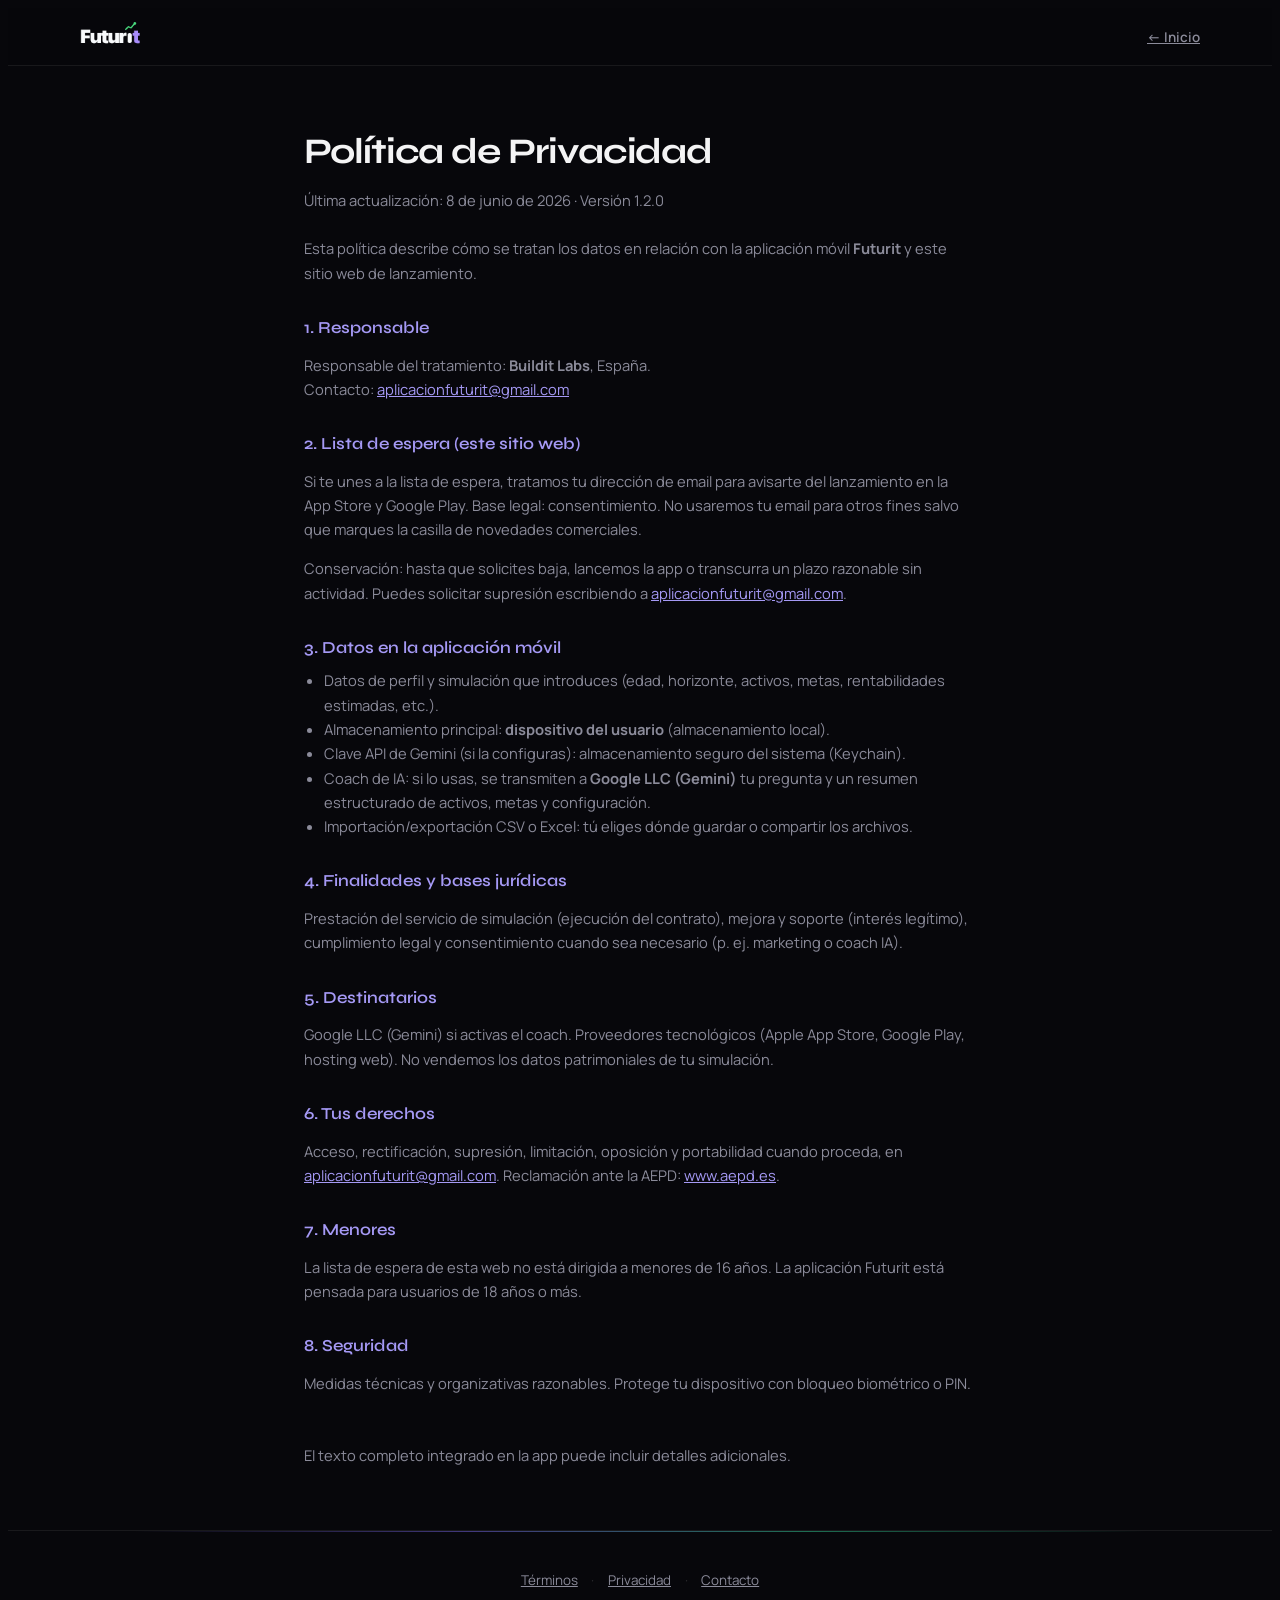
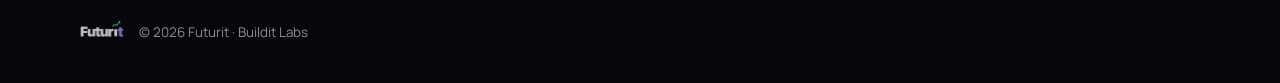
==== privacidad.html @ fbcf064c "[RHA] update webpage" ====
<!DOCTYPE html>
<html lang="es">
<head>
  <meta charset="UTF-8">
  <meta name="viewport" content="width=device-width, initial-scale=1.0">
  <title>Política de Privacidad — Futurit | getfuturit.app</title>
  <meta name="description" content="Política de privacidad de Futurit, la app de simulación patrimonial personal de Buildit Labs.">
  <meta name="robots" content="index, follow">
  <link rel="canonical" href="https://www.getfuturit.app/privacidad.html">
  <link rel="icon" type="image/png" href="./assets/icon.png">
  <meta name="theme-color" content="#09090f">
  <link rel="preconnect" href="https://fonts.googleapis.com">
  <link rel="preconnect" href="https://fonts.gstatic.com" crossorigin>
  <link rel="preload" as="style" href="https://fonts.googleapis.com/css2?family=IBM+Plex+Mono:wght@400;500&family=Manrope:wght@400;600;700&family=Syne:wght@700&display=swap" onload="this.onload=null;this.rel='stylesheet'">
  <noscript><link rel="stylesheet" href="https://fonts.googleapis.com/css2?family=IBM+Plex+Mono:wght@400;500&family=Manrope:wght@400;600;700&family=Syne:wght@700&display=swap"></noscript>
  <link rel="stylesheet" href="./index.css">
</head>
<body>
  <header class="legal-header">
    <div class="container legal-header-inner">
      <a href="./" class="site-logo-link" aria-label="Futurit — inicio">
        <img src="./assets/logo.png" alt="Futurit" class="site-logo" width="200" height="88">
      </a>
      <a href="./" class="legal-back">← Inicio</a>
    </div>
  </header>

  <main class="legal-page">
    <div class="container legal-wrap">
      <h1>Política de Privacidad</h1>
      <p class="legal-meta">Última actualización: 8 de junio de 2026 · Versión 1.2.0</p>
      <p>Esta política describe cómo se tratan los datos en relación con la aplicación móvil <strong>Futurit</strong> y este sitio web de lanzamiento.</p>

      <h2>1. Responsable</h2>
      <p>Responsable del tratamiento: <strong>Buildit Labs</strong>, España.<br>
      Contacto: <a href="mailto:aplicacionfuturit@gmail.com">aplicacionfuturit@gmail.com</a></p>

      <h2>2. Lista de espera (este sitio web)</h2>
      <p>Si te unes a la lista de espera, tratamos tu dirección de email para avisarte del lanzamiento en la App Store y Google Play. Base legal: consentimiento. No usaremos tu email para otros fines salvo que marques la casilla de novedades comerciales.</p>
      <p>Conservación: hasta que solicites baja, lancemos la app o transcurra un plazo razonable sin actividad. Puedes solicitar supresión escribiendo a <a href="mailto:aplicacionfuturit@gmail.com">aplicacionfuturit@gmail.com</a>.</p>

      <h2>3. Datos en la aplicación móvil</h2>
      <ul>
        <li>Datos de perfil y simulación que introduces (edad, horizonte, activos, metas, rentabilidades estimadas, etc.).</li>
        <li>Almacenamiento principal: <strong>dispositivo del usuario</strong> (almacenamiento local).</li>
        <li>Clave API de Gemini (si la configuras): almacenamiento seguro del sistema (Keychain).</li>
        <li>Coach de IA: si lo usas, se transmiten a <strong>Google LLC (Gemini)</strong> tu pregunta y un resumen estructurado de activos, metas y configuración.</li>
        <li>Importación/exportación CSV o Excel: tú eliges dónde guardar o compartir los archivos.</li>
      </ul>

      <h2>4. Finalidades y bases jurídicas</h2>
      <p>Prestación del servicio de simulación (ejecución del contrato), mejora y soporte (interés legítimo), cumplimiento legal y consentimiento cuando sea necesario (p. ej. marketing o coach IA).</p>

      <h2>5. Destinatarios</h2>
      <p>Google LLC (Gemini) si activas el coach. Proveedores tecnológicos (Apple App Store, Google Play, hosting web). No vendemos los datos patrimoniales de tu simulación.</p>

      <h2>6. Tus derechos</h2>
      <p>Acceso, rectificación, supresión, limitación, oposición y portabilidad cuando proceda, en <a href="mailto:aplicacionfuturit@gmail.com">aplicacionfuturit@gmail.com</a>. Reclamación ante la AEPD: <a href="https://www.aepd.es" target="_blank" rel="noopener noreferrer">www.aepd.es</a>.</p>

      <h2>7. Menores</h2>
      <p>La lista de espera de esta web no está dirigida a menores de 16 años. La aplicación Futurit está pensada para usuarios de 18 años o más.</p>

      <h2>8. Seguridad</h2>
      <p>Medidas técnicas y organizativas razonables. Protege tu dispositivo con bloqueo biométrico o PIN.</p>

      <p class="legal-footnote">El texto completo integrado en la app puede incluir detalles adicionales.</p>
    </div>
  </main>

  <footer class="site-footer">
    <div class="container">
      <div class="footer-top">
        <nav class="footer-nav" aria-label="Legal">
          <a href="./terminos.html">Términos</a>
          <span class="sep" aria-hidden="true">·</span>
          <a href="./privacidad.html">Privacidad</a>
          <span class="sep" aria-hidden="true">·</span>
          <a href="mailto:aplicacionfuturit@gmail.com">Contacto</a>
        </nav>
      </div>
      <div class="footer-bottom">
        <div class="footer-brand">
          <img src="./assets/logo.png" alt="Futurit" class="footer-logo" loading="lazy" width="1600" height="704">
          <span>&copy; <span id="year"></span> Futurit · Buildit Labs</span>
        </div>
      </div>
    </div>
  </footer>
  <script>document.getElementById('year').textContent = String(new Date().getFullYear());</script>
</body>
</html>
---- index.css ----
/* Futurit — editorial fintech landing */

:root {
  color-scheme: dark;
  --bg: #07070b;
  --bg-elevated: #0e0e14;
  --surface: #12121a;
  --surface-hover: #181822;
  --ink: #f4f4f5;
  --ink-soft: #d4d4d8;
  --muted: #8b8b9a;
  --accent: #7c6aef;
  --accent-soft: #a599f5;
  --accent-glow: rgba(124, 106, 239, 0.35);
  --positive: #34d399;
  --positive-soft: rgba(52, 211, 153, 0.15);
  --caution: #fbbf24;
  --border: rgba(255, 255, 255, 0.07);
  --border-strong: rgba(255, 255, 255, 0.12);
  --radius: 1rem;
  --radius-lg: 1.35rem;
  --radius-xl: 1.75rem;
  --ease: cubic-bezier(0.22, 1, 0.36, 1);
  --font-display: 'Syne', system-ui, sans-serif;
  --font-body: 'Manrope', system-ui, sans-serif;
  --font-mono: 'IBM Plex Mono', ui-monospace, monospace;
}

*,
*::before,
*::after {
  box-sizing: border-box;
}

html {
  scroll-behavior: smooth;
}

body {
  font-family: var(--font-body);
  background: var(--bg);
  color: var(--ink);
  overflow-x: hidden;
}

.num-tabular,
.stat-value,
.ui-balance-value,
.compare-app-value,
.asset-row span:last-child,
.mini-scenario span:last-child,
.scenario-row span:last-child {
  font-variant-numeric: tabular-nums;
}

.sr-only {
  position: absolute;
  width: 1px;
  height: 1px;
  padding: 0;
  margin: -1px;
  overflow: hidden;
  clip: rect(0, 0, 0, 0);
  white-space: nowrap;
  border: 0;
}

body::before {
  content: '';
  position: fixed;
  inset: 0;
  pointer-events: none;
  z-index: 9998;
  opacity: 0.03;
  background-image: radial-gradient(rgba(255, 255, 255, 0.07) 0.45px, transparent 0.45px);
  background-size: 3px 3px;
}

::selection {
  background: rgba(124, 106, 239, 0.35);
  color: var(--ink);
}

/* ── Layout ── */

.container {
  width: min(1120px, calc(100% - 2rem));
  margin-inline: auto;
}

.section-label {
  display: inline-flex;
  align-items: center;
  gap: 0.65rem;
  font-family: var(--font-mono);
  font-size: 0.72rem;
  letter-spacing: 0.14em;
  text-transform: uppercase;
  color: var(--muted);
  margin-bottom: 1rem;
}

.section-label::before {
  content: '';
  width: 1.5rem;
  height: 1px;
  background: var(--accent);
}

/* ── Header ── */

.site-header {
  position: fixed;
  top: 0;
  left: 0;
  right: 0;
  z-index: 50;
  padding: 1.1rem 1rem 0;
  transition: transform 0.4s var(--ease);
}

.site-header.is-scrolled .header-shell {
  border-color: rgba(255, 255, 255, 0.1);
  box-shadow: 0 12px 40px rgba(0, 0, 0, 0.4);
}

.header-nav a.is-active {
  color: var(--ink);
  background: rgba(124, 106, 239, 0.12);
}

.scroll-progress {
  position: fixed;
  top: 0;
  left: 0;
  height: 2px;
  width: 0%;
  z-index: 100;
  background: linear-gradient(90deg, var(--accent), var(--positive));
  box-shadow: 0 0 12px var(--accent-glow);
  pointer-events: none;
}

.header-shell {
  position: relative;
  width: min(1120px, calc(100% - 0.5rem));
  margin-inline: auto;
  display: flex;
  align-items: center;
  justify-content: space-between;
  gap: 1rem;
  padding: 0.65rem 0.85rem 0.65rem 1rem;
  border-radius: 999px;
  border: 1px solid var(--border);
  background: rgba(7, 7, 11, 0.72);
  backdrop-filter: blur(18px) saturate(1.4);
  box-shadow: 0 8px 32px rgba(0, 0, 0, 0.28);
}

.site-logo-link {
  display: flex;
  align-items: center;
  line-height: 0;
}

.site-logo {
  display: block;
  height: 30px;
  width: auto;
  max-width: min(180px, 42vw);
}

.header-nav {
  display: none;
  align-items: center;
  gap: 0.35rem;
}

.header-nav a {
  padding: 0.45rem 0.85rem;
  border-radius: 999px;
  font-size: 0.84rem;
  color: var(--muted);
  transition: color 0.2s, background 0.2s;
}

.header-nav a:hover {
  color: var(--ink);
  background: rgba(255, 255, 255, 0.04);
}

.header-actions {
  display: flex;
  align-items: center;
  gap: 0.5rem;
}

.mobile-nav-toggle {
  display: inline-flex;
  align-items: center;
  justify-content: center;
  width: 2.35rem;
  height: 2.35rem;
  border-radius: 999px;
  border: 1px solid var(--border);
  background: rgba(255, 255, 255, 0.03);
  color: var(--ink);
  cursor: pointer;
}

.mobile-nav {
  display: none;
  position: absolute;
  top: calc(100% + 0.5rem);
  left: 0.5rem;
  right: 0.5rem;
  padding: 0.65rem;
  border-radius: var(--radius-lg);
  border: 1px solid var(--border);
  background: rgba(7, 7, 11, 0.96);
  backdrop-filter: blur(16px);
  flex-direction: column;
  gap: 0.25rem;
}

.mobile-nav.is-open {
  display: flex;
}

.mobile-nav a {
  padding: 0.7rem 0.85rem;
  border-radius: 0.75rem;
  color: var(--muted);
  font-size: 0.9rem;
}

.mobile-nav a:hover {
  color: var(--ink);
  background: rgba(255, 255, 255, 0.04);
}

@media (min-width: 768px) {
  .header-nav {
    display: flex;
  }

  .mobile-nav-toggle {
    display: none;
  }
}

/* ── Buttons ── */

.btn-primary {
  position: relative;
  display: inline-flex;
  align-items: center;
  justify-content: center;
  gap: 0.5rem;
  padding: 0.8rem 1.35rem;
  border-radius: 999px;
  border: none;
  background: var(--ink);
  color: var(--bg);
  font-family: var(--font-body);
  font-size: 0.9rem;
  font-weight: 700;
  cursor: pointer;
  transition: transform 0.25s var(--ease), box-shadow 0.25s;
  box-shadow: 0 0 0 1px rgba(255, 255, 255, 0.08) inset;
}

.btn-primary:hover {
  transform: translateY(-1px);
  box-shadow: 0 12px 32px rgba(0, 0, 0, 0.35);
}

.btn-shimmer {
  overflow: hidden;
  background: linear-gradient(135deg, #f4f4f5 0%, #e4e4e7 50%, #f4f4f5 100%);
  background-size: 200% 100%;
  animation: shimmer-bg 4s ease-in-out infinite;
}

.btn-shimmer::after {
  content: '';
  position: absolute;
  inset: 0;
  background: linear-gradient(
    105deg,
    transparent 38%,
    rgba(255, 255, 255, 0.55) 50%,
    transparent 62%
  );
  transform: translateX(-120%);
  animation: shimmer-sweep 3.5s ease-in-out infinite;
}

.btn-ghost {
  display: inline-flex;
  align-items: center;
  gap: 0.45rem;
  padding: 0.8rem 1.2rem;
  border-radius: 999px;
  border: 1px solid var(--border-strong);
  background: rgba(255, 255, 255, 0.02);
  color: var(--ink-soft);
  font-size: 0.9rem;
  font-weight: 600;
  transition: border-color 0.2s, background 0.2s, color 0.2s;
}

.btn-ghost:hover {
  border-color: rgba(255, 255, 255, 0.2);
  background: rgba(255, 255, 255, 0.05);
  color: var(--ink);
}

.btn-sm {
  padding: 0.55rem 1rem;
  font-size: 0.82rem;
}

/* ── Hero ── */

.hero {
  position: relative;
  min-height: 100svh;
  padding: 7.5rem 1rem 4rem;
  display: flex;
  align-items: center;
}

.hero-aurora {
  position: absolute;
  inset: 0;
  overflow: hidden;
  pointer-events: none;
  contain: layout style paint;
}

.hero-aurora::before,
.hero-aurora::after {
  content: '';
  position: absolute;
  border-radius: 50%;
  filter: blur(80px);
  opacity: 0.55;
  animation: aurora-drift 18s ease-in-out infinite alternate;
}

.hero-aurora::before {
  width: 55vw;
  height: 55vw;
  top: -15%;
  left: -10%;
  background: radial-gradient(circle, rgba(124, 106, 239, 0.45), transparent 68%);
}

.hero-aurora::after {
  width: 45vw;
  height: 45vw;
  right: -8%;
  bottom: 5%;
  background: radial-gradient(circle, rgba(52, 211, 153, 0.18), transparent 70%);
  animation-delay: -6s;
}

.hero-spotlight {
  position: absolute;
  inset: 0;
  pointer-events: none;
  background: radial-gradient(
    600px circle at var(--spot-x, 50%) var(--spot-y, 30%),
    rgba(124, 106, 239, 0.12),
    transparent 42%
  );
  transition: background 0.15s ease-out;
}

.hero-beams {
  position: absolute;
  inset: 0;
  opacity: 0.55;
  pointer-events: none;
}

.hero-beams svg {
  width: 100%;
  height: 100%;
}

.beam {
  stroke-dasharray: 1200;
  stroke-dashoffset: 1200;
  animation: beam-draw 8s ease-in-out infinite;
}

.beam-2 { animation-delay: -2.5s; opacity: 0.7; }
.beam-3 { animation-delay: -5s; opacity: 0.5; }

.hero-gridlines {
  position: absolute;
  inset: 0;
  background-image:
    linear-gradient(rgba(255, 255, 255, 0.025) 1px, transparent 1px),
    linear-gradient(90deg, rgba(255, 255, 255, 0.025) 1px, transparent 1px);
  background-size: 64px 64px;
  mask-image: radial-gradient(ellipse 90% 80% at 50% 0%, black, transparent 80%);
  pointer-events: none;
}

.hero-layout {
  position: relative;
  z-index: 2;
  display: grid;
  gap: 3rem;
  align-items: center;
}

@media (min-width: 1024px) {
  .hero-layout {
    grid-template-columns: 1.05fr 0.95fr;
    gap: 2rem;
  }
}

.hero-copy {
  max-width: 36rem;
}

.hero-badge {
  display: inline-flex;
  align-items: center;
  gap: 0.55rem;
  margin-bottom: 1.5rem;
  padding: 0.42rem 0.9rem 0.42rem 0.65rem;
  border-radius: 999px;
  border: 1px solid rgba(124, 106, 239, 0.28);
  background: rgba(124, 106, 239, 0.08);
  font-family: var(--font-mono);
  font-size: 0.72rem;
  letter-spacing: 0.08em;
  text-transform: uppercase;
  color: var(--accent-soft);
}

.hero-badge-pulse {
  width: 0.42rem;
  height: 0.42rem;
  border-radius: 50%;
  background: var(--positive);
  box-shadow: 0 0 12px rgba(52, 211, 153, 0.65);
  animation: pulse-dot 2.2s ease-in-out infinite;
}

.hero-title {
  font-family: var(--font-display);
  font-size: clamp(2.6rem, 6vw, 4.35rem);
  font-weight: 700;
  line-height: 1.02;
  letter-spacing: -0.03em;
  margin-bottom: 1.25rem;
}

.hero-title .word {
  display: inline-block;
  opacity: 0;
  transform: translateY(1.1rem);
  filter: blur(6px);
  transition: opacity 0.7s var(--ease), transform 0.7s var(--ease), filter 0.7s var(--ease);
}

.hero-title.is-visible .word {
  opacity: 1;
  transform: translateY(0);
  filter: blur(0);
}

.hero-title .accent {
  background: linear-gradient(135deg, var(--accent-soft) 0%, var(--positive) 100%);
  -webkit-background-clip: text;
  background-clip: text;
  -webkit-text-fill-color: transparent;
}

.hero-subtitle {
  font-size: clamp(1.05rem, 2vw, 1.2rem);
  line-height: 1.65;
  color: var(--muted);
  margin-bottom: 2rem;
  max-width: 32rem;
}

.rotating-wrap {
  display: inline-block;
  position: relative;
  min-width: 6.5rem;
  height: 1.35em;
  vertical-align: bottom;
  overflow: hidden;
  margin-inline: 0.15rem;
}

.rotating-word {
  display: inline-block;
  font-family: var(--font-display);
  font-weight: 700;
  color: var(--accent-soft);
  background: linear-gradient(135deg, var(--accent-soft), var(--positive));
  -webkit-background-clip: text;
  background-clip: text;
  -webkit-text-fill-color: transparent;
  transition: transform 0.45s var(--ease), opacity 0.45s, filter 0.45s;
}

.rotating-word.is-exit {
  transform: translateY(-110%);
  opacity: 0;
  filter: blur(6px);
}

.rotating-word.is-enter {
  transform: translateY(110%);
  opacity: 0;
  filter: blur(6px);
}

.hero-actions {
  display: flex;
  flex-wrap: wrap;
  gap: 0.75rem;
  margin-bottom: 1.75rem;
}

.hero-meta {
  display: flex;
  flex-wrap: wrap;
  gap: 0.65rem;
}

.meta-chip {
  display: inline-flex;
  align-items: center;
  gap: 0.45rem;
  padding: 0.5rem 0.8rem;
  border-radius: 0.7rem;
  border: 1px solid var(--border);
  background: rgba(255, 255, 255, 0.02);
  font-size: 0.78rem;
  color: var(--muted);
}

.meta-chip svg {
  width: 0.95rem;
  height: 0.95rem;
  color: var(--accent-soft);
}

.disclaimer-box {
  margin-top: 1.75rem;
  padding: 0.85rem 1rem;
  border-radius: 0.85rem;
  border: 1px solid rgba(251, 191, 36, 0.22);
  background: rgba(251, 191, 36, 0.06);
  font-size: 0.76rem;
  line-height: 1.55;
  color: rgba(253, 230, 138, 0.92);
  max-width: 34rem;
}

/* Phone mockup */

.hero-device {
  position: relative;
  display: flex;
  justify-content: center;
  align-items: center;
  min-height: 420px;
}

.device-glow {
  position: absolute;
  width: 320px;
  height: 320px;
  border-radius: 50%;
  background: radial-gradient(circle, var(--accent-glow), transparent 68%);
  filter: blur(40px);
  animation: glow-breathe 5s ease-in-out infinite;
}

.phone-orbit {
  position: absolute;
  width: 340px;
  height: 340px;
  border-radius: 50%;
  border: 1px dashed rgba(124, 106, 239, 0.18);
  animation: orbit-spin 24s linear infinite;
  pointer-events: none;
}

.phone-orbit::before {
  content: '';
  position: absolute;
  top: -3px;
  left: 50%;
  width: 6px;
  height: 6px;
  border-radius: 50%;
  background: var(--accent-soft);
  box-shadow: 0 0 10px var(--accent-glow);
}

.phone-frame {
  position: relative;
  width: min(280px, 78vw);
  aspect-ratio: 9 / 19.2;
  border-radius: 2.4rem;
  padding: 0.55rem;
  background: linear-gradient(160deg, #2a2a34, #121218);
  box-shadow:
    0 0 0 1px rgba(255, 255, 255, 0.1),
    0 30px 80px rgba(0, 0, 0, 0.55),
    0 0 60px rgba(124, 106, 239, 0.15);
  transform: perspective(1200px) rotateY(-8deg) rotateX(4deg);
  transition: transform 0.5s var(--ease);
}

.phone-frame:hover {
  transform: perspective(1200px) rotateY(-4deg) rotateX(2deg) translateY(-4px);
}

.phone-notch {
  position: absolute;
  top: 0.85rem;
  left: 50%;
  transform: translateX(-50%);
  width: 28%;
  height: 1.35rem;
  border-radius: 999px;
  background: #0a0a0f;
  z-index: 3;
}

.phone-screen {
  position: relative;
  height: 100%;
  border-radius: 2rem;
  overflow: hidden;
  background: linear-gradient(180deg, #14141f 0%, #0d0d14 100%);
  border: 1px solid rgba(255, 255, 255, 0.06);
}

.phone-ui {
  padding: 2.6rem 1rem 1rem;
  height: 100%;
  display: flex;
  flex-direction: column;
  gap: 0.75rem;
}

.ui-header {
  display: flex;
  justify-content: space-between;
  align-items: center;
  font-size: 0.62rem;
  color: var(--muted);
  text-transform: uppercase;
  letter-spacing: 0.08em;
}

.ui-balance {
  padding: 0.85rem;
  border-radius: 1rem;
  border: 1px solid var(--border);
  background: rgba(255, 255, 255, 0.02);
}

.ui-balance-label {
  font-size: 0.62rem;
  color: var(--muted);
  text-transform: uppercase;
  letter-spacing: 0.06em;
}

.ui-balance-value {
  font-family: var(--font-display);
  font-size: 1.55rem;
  font-weight: 700;
  margin-top: 0.2rem;
  letter-spacing: -0.02em;
}

.ui-balance-delta {
  margin-top: 0.25rem;
  font-size: 0.68rem;
  color: var(--positive);
}

.ui-chart-line {
  flex: 1;
  min-height: 90px;
  border-radius: 0.85rem;
  border: 1px solid var(--border);
  background: rgba(255, 255, 255, 0.015);
  padding: 0.5rem 0.45rem 0.35rem;
  overflow: hidden;
}

.ui-chart-line svg {
  width: 100%;
  height: 100%;
  display: block;
}

.chart-stroke {
  stroke-dasharray: 320;
  stroke-dashoffset: 320;
  animation: chart-draw 2s var(--ease) 0.4s forwards;
}

.chart-area {
  opacity: 0;
  animation: chart-fade 1s var(--ease) 1.2s forwards;
}

.ui-goal {
  padding: 0.7rem;
  border-radius: 0.85rem;
  border: 1px solid var(--border);
  background: rgba(255, 255, 255, 0.02);
}

.ui-goal-top {
  display: flex;
  justify-content: space-between;
  font-size: 0.65rem;
  margin-bottom: 0.45rem;
}

.ui-progress {
  height: 0.35rem;
  border-radius: 999px;
  background: rgba(255, 255, 255, 0.08);
  overflow: hidden;
}

.ui-progress > span {
  display: block;
  height: 100%;
  width: 72%;
  border-radius: inherit;
  background: linear-gradient(90deg, var(--accent), var(--accent-soft));
  animation: progress-fill 1.4s var(--ease) forwards;
}

.floating-card {
  position: absolute;
  padding: 0.7rem 0.85rem;
  border-radius: 0.85rem;
  border: 1px solid var(--border-strong);
  background: rgba(14, 14, 20, 0.88);
  backdrop-filter: blur(14px);
  box-shadow: 0 16px 40px rgba(0, 0, 0, 0.35);
  font-size: 0.72rem;
  animation: float-y 5s ease-in-out infinite;
}

.floating-card--a {
  top: 12%;
  right: -4%;
  animation-delay: 0s;
}

.floating-card--b {
  bottom: 18%;
  left: -6%;
  animation-delay: -2.5s;
}

.floating-card strong {
  display: block;
  font-family: var(--font-display);
  font-size: 0.95rem;
  margin-top: 0.15rem;
}

/* ── Principles ── */

.principles-section {
  padding: 1.5rem 1rem 0;
}

.principles-grid {
  display: grid;
  grid-template-columns: repeat(2, 1fr);
  gap: 0.65rem;
}

@media (min-width: 768px) {
  .principles-grid {
    grid-template-columns: repeat(4, 1fr);
  }
}

.principle-pill {
  display: flex;
  align-items: center;
  justify-content: center;
  gap: 0.45rem;
  padding: 0.65rem 0.85rem;
  border-radius: 999px;
  border: 1px solid var(--border);
  background: rgba(255, 255, 255, 0.02);
  font-family: var(--font-mono);
  font-size: 0.68rem;
  letter-spacing: 0.06em;
  text-transform: uppercase;
  color: var(--muted);
}

.principle-icon {
  color: var(--accent);
  font-size: 0.45rem;
}

/* ── Compare (Aceternity-style) ── */

.compare-section {
  padding: 4.5rem 1rem;
}

.compare-wrap {
  position: relative;
  height: 420px;
  height: min(420px, 72vw);
  border-radius: var(--radius-xl);
  overflow: hidden;
  border: 1px solid var(--border);
  user-select: none;
  -webkit-user-select: none;
  touch-action: none;
  cursor: ew-resize;
  isolation: isolate;
}

.compare-layer {
  position: absolute;
  top: 0;
  bottom: 0;
  pointer-events: none;
}

.compare-excel {
  left: 0;
  right: 0;
  background: #1a1a22;
  z-index: 1;
}

.compare-app {
  z-index: 2;
  left: var(--compare-pct, 50%);
  width: calc(100% - var(--compare-pct, 50%));
  right: auto;
  background: linear-gradient(160deg, #12121a, #0a0a10);
}

.excel-mock {
  height: 100%;
  padding: 1.25rem;
  font-family: var(--font-mono);
  font-size: 0.72rem;
}

.excel-toolbar {
  display: flex;
  gap: 0.35rem;
  margin-bottom: 0.85rem;
}

.excel-toolbar span {
  width: 0.55rem;
  height: 0.55rem;
  border-radius: 50%;
  background: rgba(255, 255, 255, 0.12);
}

.excel-toolbar span:first-child { background: #fb7185; }
.excel-toolbar span:nth-child(2) { background: #fbbf24; }
.excel-toolbar span:nth-child(3) { background: #34d399; }

.excel-grid {
  display: grid;
  grid-template-columns: 1.2fr 1fr 0.7fr;
  gap: 1px;
  background: rgba(255, 255, 255, 0.08);
  border: 1px solid rgba(255, 255, 255, 0.08);
}

.excel-cell {
  padding: 0.5rem 0.55rem;
  background: #22222c;
  color: #a1a1aa;
}

.excel-cell.head {
  background: #2d2d3a;
  color: #e4e4e7;
  font-weight: 600;
}

.excel-cell.num {
  text-align: right;
  color: #86efac;
}

.excel-cell.err {
  color: #fb7185;
  font-weight: 700;
}

.excel-cell.warn {
  background: rgba(251, 191, 36, 0.12);
  color: #fde68a;
  font-size: 0.65rem;
  padding: 0.55rem;
}

.compare-app-ui {
  height: 100%;
  padding: 1.75rem 1.5rem;
  display: flex;
  flex-direction: column;
  gap: 0.65rem;
}

.compare-app-header {
  display: flex;
  justify-content: space-between;
  align-items: center;
  font-size: 0.78rem;
  color: var(--muted);
}

.compare-app-label {
  font-size: 0.68rem;
  text-transform: uppercase;
  letter-spacing: 0.08em;
  color: var(--muted);
  margin-top: 0.5rem;
}

.compare-app-value {
  font-family: var(--font-display);
  font-size: clamp(1.75rem, 4vw, 2.35rem);
  font-weight: 700;
  letter-spacing: -0.03em;
  color: var(--ink);
}

.compare-app-chart {
  flex: 1;
  min-height: 80px;
  border-radius: 0.85rem;
  border: 1px solid var(--border);
  background: rgba(255, 255, 255, 0.02);
  padding: 0.5rem;
}

.compare-app-chart svg {
  width: 100%;
  height: 100%;
}

.compare-app-scenarios {
  display: flex;
  flex-wrap: wrap;
  gap: 0.4rem;
}

.compare-handle {
  position: absolute;
  top: 0;
  bottom: 0;
  left: 50%;
  transform: translateX(-50%);
  z-index: 4;
  width: 2px;
  pointer-events: none;
}

.compare-handle-line {
  position: absolute;
  inset: 0;
  background: var(--ink);
  box-shadow: 0 0 16px rgba(255, 255, 255, 0.35);
}

.compare-handle-knob {
  position: absolute;
  top: 50%;
  left: 50%;
  transform: translate(-50%, -50%);
  width: 2.5rem;
  height: 2.5rem;
  border-radius: 50%;
  border: 1px solid var(--border-strong);
  background: var(--surface);
  display: flex;
  align-items: center;
  justify-content: center;
  color: var(--ink-soft);
  box-shadow: 0 8px 24px rgba(0, 0, 0, 0.45);
}

.compare-range {
  position: absolute;
  width: 1px;
  height: 1px;
  opacity: 0;
  overflow: hidden;
  clip: rect(0, 0, 0, 0);
  margin: -1px;
  padding: 0;
  border: 0;
  pointer-events: none;
}

.compare-wrap:focus-visible {
  outline: 2px solid var(--accent-soft);
  outline-offset: 2px;
}

.compare-label {
  position: absolute;
  bottom: 1rem;
  z-index: 3;
  pointer-events: none;
  padding: 0.3rem 0.65rem;
  border-radius: 999px;
  border: 1px solid var(--border);
  background: rgba(7, 7, 11, 0.8);
  font-family: var(--font-mono);
  font-size: 0.65rem;
  letter-spacing: 0.08em;
  text-transform: uppercase;
  color: var(--muted);
}

.compare-label--left { left: 1rem; }
.compare-label--right { right: 1rem; }

/* ── FAQ ── */

.faq-section {
  padding: 4.5rem 1rem;
}

.faq-list {
  display: grid;
  gap: 0.65rem;
  max-width: 40rem;
  margin-inline: auto;
}

.faq-item {
  border-radius: var(--radius-lg);
  border: 1px solid var(--border);
  background: var(--surface);
  overflow: hidden;
  transition: border-color 0.25s;
}

.faq-item[open] {
  border-color: rgba(124, 106, 239, 0.35);
}

.faq-item summary {
  list-style: none;
  cursor: pointer;
  padding: 1.1rem 1.25rem;
  font-family: var(--font-display);
  font-size: 0.95rem;
  font-weight: 600;
  display: flex;
  align-items: center;
  justify-content: space-between;
  gap: 1rem;
}

.faq-item summary::-webkit-details-marker {
  display: none;
}

.faq-item summary::after {
  content: '+';
  font-family: var(--font-body);
  font-size: 1.2rem;
  color: var(--accent-soft);
  transition: transform 0.25s;
  flex-shrink: 0;
}

.faq-item[open] summary::after {
  transform: rotate(45deg);
}

.faq-item p {
  padding: 0 1.25rem 1.1rem;
  margin: 0;
  font-size: 0.88rem;
  line-height: 1.65;
  color: var(--muted);
}

/* ── Marquee ── */

.marquee-section {
  border-block: 1px solid var(--border);
  background: rgba(255, 255, 255, 0.015);
  overflow: hidden;
}

.marquee-row {
  padding: 0.7rem 0;
  overflow: hidden;
}

.marquee-row--reverse .marquee-track {
  animation-direction: reverse;
  animation-duration: 38s;
}

.marquee-track {
  display: flex;
  width: max-content;
  animation: marquee 32s linear infinite;
  will-change: transform;
}

.marquee-section.is-paused .marquee-track {
  animation-play-state: paused;
}

.marquee-group {
  display: flex;
  align-items: center;
  gap: 2.5rem;
  padding-right: 2.5rem;
}

.marquee-item {
  display: inline-flex;
  align-items: center;
  gap: 0.65rem;
  font-family: var(--font-mono);
  font-size: 0.75rem;
  letter-spacing: 0.1em;
  text-transform: uppercase;
  color: var(--muted);
  white-space: nowrap;
}

.marquee-item::before {
  content: '◆';
  font-size: 0.45rem;
  color: var(--accent);
}

/* ── Stats ── */

.stats-section {
  padding: 3.5rem 1rem;
}

.stats-grid {
  display: grid;
  gap: 1rem;
}

@media (min-width: 768px) {
  .stats-grid {
    grid-template-columns: repeat(3, 1fr);
  }
}

.stat-card {
  position: relative;
  padding: 1.35rem 1.25rem;
  border-radius: var(--radius-lg);
  border: 1px solid var(--border);
  background: linear-gradient(145deg, rgba(255, 255, 255, 0.03), transparent);
  overflow: hidden;
  transition: border-color 0.35s, transform 0.35s var(--ease);
}

.stat-card::before {
  content: '';
  position: absolute;
  inset: 0;
  background: radial-gradient(
    320px circle at var(--card-x, 50%) var(--card-y, 0%),
    rgba(124, 106, 239, 0.12),
    transparent 42%
  );
  opacity: 0;
  transition: opacity 0.35s;
  pointer-events: none;
}

.stat-card:hover::before {
  opacity: 1;
}

/* ── Process ── */

.process-section {
  padding: 2rem 1rem 4.5rem;
}

.process-grid {
  list-style: none;
  margin: 0;
  padding: 0;
  display: grid;
  gap: 1rem;
}

@media (min-width: 768px) {
  .process-grid {
    grid-template-columns: repeat(3, 1fr);
  }
}

.process-step {
  position: relative;
  padding: 1.5rem 1.35rem;
  border-radius: var(--radius-lg);
  border: 1px solid var(--border);
  background: var(--surface);
  overflow: hidden;
  transition: border-color 0.35s, transform 0.35s var(--ease);
}

.process-step::before {
  content: '';
  position: absolute;
  inset: 0;
  background: radial-gradient(
    360px circle at var(--card-x, 50%) var(--card-y, 0%),
    rgba(124, 106, 239, 0.12),
    transparent 42%
  );
  opacity: 0;
  transition: opacity 0.35s;
  pointer-events: none;
}

.process-step:hover {
  border-color: rgba(124, 106, 239, 0.3);
  transform: translateY(-3px);
}

.process-step:hover::before {
  opacity: 1;
}

.process-num {
  display: block;
  font-family: var(--font-mono);
  font-size: 0.72rem;
  letter-spacing: 0.12em;
  color: var(--accent-soft);
  margin-bottom: 0.85rem;
}

.process-step h3 {
  font-family: var(--font-display);
  font-size: 1.1rem;
  font-weight: 600;
  margin-bottom: 0.5rem;
  letter-spacing: -0.02em;
}

.process-step p {
  font-size: 0.86rem;
  line-height: 1.6;
  color: var(--muted);
}

.process-step:not(:last-child)::after {
  content: '→';
  position: absolute;
  top: 50%;
  right: -0.65rem;
  transform: translateY(-50%);
  color: var(--accent);
  font-size: 1rem;
  z-index: 2;
  display: none;
}

@media (min-width: 768px) {
  .process-step:not(:last-child)::after {
    display: block;
  }
}

.stat-value {
  font-family: var(--font-display);
  font-size: 2rem;
  font-weight: 700;
  letter-spacing: -0.03em;
  line-height: 1;
  margin-bottom: 0.45rem;
}

.stat-value .suffix {
  font-size: 1.1rem;
  color: var(--accent-soft);
}

.stat-label {
  font-size: 0.88rem;
  color: var(--muted);
  line-height: 1.5;
}

/* ── Features bento ── */

.features-section {
  padding: 4.5rem 1rem;
}

.section-heading {
  max-width: 34rem;
  margin-bottom: 2.5rem;
}

.section-heading h2 {
  font-family: var(--font-display);
  font-size: clamp(2rem, 4vw, 2.75rem);
  font-weight: 700;
  letter-spacing: -0.03em;
  line-height: 1.08;
  margin-bottom: 0.85rem;
}

.section-heading p {
  color: var(--muted);
  font-size: 1.05rem;
  line-height: 1.65;
}

.bento-grid {
  display: grid;
  gap: 1rem;
  grid-template-columns: 1fr;
}

@media (min-width: 600px) and (max-width: 899px) {
  .bento-grid {
    grid-template-columns: repeat(2, 1fr);
    grid-template-areas:
      "hero hero"
      "tall activos"
      "metas privacy"
      "coach coach";
  }

  .bento-card--hero { grid-area: hero; }
  .bento-card--tall { grid-area: tall; }
  .bento-card--activos { grid-area: activos; }
  .bento-card--metas { grid-area: metas; }
  .bento-card--coach { grid-area: coach; }
  .bento-card--privacy { grid-area: privacy; }
}

@media (min-width: 900px) {
  .bento-grid {
    grid-template-columns: repeat(4, 1fr);
    grid-template-areas:
      "hero hero hero tall"
      "hero hero hero tall"
      "activos activos metas metas"
      "coach coach coach privacy";
    gap: 1rem;
  }

  .bento-card--hero { grid-area: hero; }
  .bento-card--tall { grid-area: tall; }
  .bento-card--activos { grid-area: activos; }
  .bento-card--metas { grid-area: metas; }
  .bento-card--coach { grid-area: coach; }
  .bento-card--privacy { grid-area: privacy; }
}

.bento-card {
  position: relative;
  display: flex;
  flex-direction: column;
  padding: 1.35rem;
  border-radius: var(--radius-lg);
  border: 1px solid var(--border);
  background: var(--surface);
  overflow: hidden;
  transition: border-color 0.35s, transform 0.35s var(--ease);
}

.gradient-border {
  background-clip: padding-box;
}

.gradient-border::after {
  content: '';
  position: absolute;
  inset: 0;
  border-radius: inherit;
  padding: 1px;
  background: linear-gradient(135deg, rgba(124, 106, 239, 0.5), rgba(52, 211, 153, 0.25), transparent 60%);
  -webkit-mask: linear-gradient(#fff 0 0) content-box, linear-gradient(#fff 0 0);
  -webkit-mask-composite: xor;
  mask-composite: exclude;
  opacity: 0.55;
  pointer-events: none;
  transition: opacity 0.35s;
}

.gradient-border:hover::after {
  opacity: 1;
}

.bento-card::before {
  content: '';
  position: absolute;
  inset: 0;
  background: radial-gradient(
    420px circle at var(--card-x, 50%) var(--card-y, 0%),
    rgba(124, 106, 239, 0.14),
    transparent 42%
  );
  opacity: 0;
  transition: opacity 0.35s;
  pointer-events: none;
}

.bento-card:hover {
  border-color: rgba(124, 106, 239, 0.35);
  transform: translateY(-3px);
}

.bento-card:hover::before {
  opacity: 1;
}

.bento-card h3 {
  font-family: var(--font-display);
  font-size: 1.05rem;
  font-weight: 600;
  margin-bottom: 0.45rem;
  letter-spacing: -0.02em;
}

.bento-card p {
  font-size: 0.86rem;
  line-height: 1.55;
  color: var(--muted);
}

.bento-icon {
  display: inline-flex;
  align-items: center;
  justify-content: center;
  width: 2.25rem;
  height: 2.25rem;
  margin-bottom: 0.85rem;
  border-radius: 0.65rem;
  border: 1px solid rgba(124, 106, 239, 0.22);
  background: rgba(124, 106, 239, 0.1);
  color: var(--accent-soft);
}

.bento-mini-ui {
  margin-top: auto;
  padding: 0.85rem;
  border-radius: 0.85rem;
  border: 1px solid var(--border);
  background: rgba(0, 0, 0, 0.22);
}

.bento-card--hero .bento-mini-ui,
.bento-card--tall .bento-mini-ui {
  flex: 1;
  display: flex;
  flex-direction: column;
  justify-content: flex-end;
  margin-top: 1rem;
}

.bento-card--hero .mini-chart {
  height: 100%;
  min-height: 88px;
  max-height: 140px;
}

.mini-chart {
  display: flex;
  align-items: flex-end;
  gap: 0.35rem;
  height: 72px;
}

.mini-chart span {
  flex: 1;
  border-radius: 0.2rem 0.2rem 0 0;
  background: linear-gradient(180deg, var(--accent-soft), rgba(124, 106, 239, 0.2));
}

.mini-scenarios {
  display: grid;
  gap: 0.45rem;
}

.mini-scenario {
  display: flex;
  justify-content: space-between;
  font-size: 0.75rem;
}

.mini-scenario .tag {
  padding: 0.15rem 0.45rem;
  border-radius: 999px;
  font-size: 0.65rem;
}

.tag-opt { background: var(--positive-soft); color: var(--positive); }
.tag-base { background: rgba(124, 106, 239, 0.15); color: var(--accent-soft); }
.tag-pes { background: rgba(251, 113, 133, 0.15); color: #fb7185; }

.bento-wide-inner {
  display: grid;
  gap: 1rem;
  flex: 1;
  align-content: stretch;
}

@media (min-width: 640px) {
  .bento-wide-inner {
    grid-template-columns: 1fr 1fr;
    align-items: center;
  }
}

.bento-card--coach .bento-wide-inner {
  margin-top: 0;
}

.mini-assets {
  display: grid;
  gap: 0.4rem;
}

.asset-row {
  display: flex;
  justify-content: space-between;
  font-size: 0.72rem;
  color: var(--muted);
  padding-bottom: 0.35rem;
  border-bottom: 1px solid rgba(255, 255, 255, 0.04);
}

.asset-row:last-child {
  border-bottom: none;
  padding-bottom: 0;
}

.asset-row span:last-child {
  color: var(--ink-soft);
  font-family: var(--font-mono);
  font-size: 0.68rem;
}

.mini-goal-row {
  display: flex;
  justify-content: space-between;
  font-size: 0.72rem;
  color: var(--muted);
}

.mini-chat {
  display: grid;
  gap: 0.5rem;
}

.chat-bubble {
  padding: 0.55rem 0.7rem;
  border-radius: 0.65rem;
  font-size: 0.72rem;
  line-height: 1.45;
}

.chat-user {
  background: rgba(124, 106, 239, 0.15);
  color: var(--ink-soft);
  margin-right: 1.5rem;
}

.chat-ai {
  background: rgba(255, 255, 255, 0.04);
  color: var(--muted);
  margin-left: 1rem;
  border: 1px solid var(--border);
}

.privacy-badge {
  display: flex;
  flex-direction: column;
  align-items: center;
  justify-content: center;
  gap: 0.5rem;
  margin-top: auto;
  padding-top: 1rem;
  text-align: center;
  color: var(--positive);
  font-family: var(--font-mono);
  font-size: 0.68rem;
  letter-spacing: 0.08em;
  text-transform: uppercase;
}

.bento-card--privacy p {
  flex: 1;
}

/* ── Showcase ── */

.showcase-section {
  padding: 4.5rem 1rem;
}

.showcase-panel {
  position: relative;
  padding: 2rem;
  border-radius: var(--radius-xl);
  border: 1px solid var(--border);
  background: linear-gradient(145deg, rgba(255, 255, 255, 0.03), rgba(255, 255, 255, 0.01));
  overflow: hidden;
}

.border-beam-wrap {
  position: relative;
  border-radius: inherit;
}

.border-beam-wrap::before {
  content: '';
  position: absolute;
  inset: -1px;
  border-radius: inherit;
  padding: 1px;
  background: conic-gradient(
    from var(--beam-angle, 0deg),
    transparent 0deg,
    var(--accent) 60deg,
    var(--accent-soft) 120deg,
    transparent 180deg
  );
  -webkit-mask: linear-gradient(#fff 0 0) content-box, linear-gradient(#fff 0 0);
  -webkit-mask-composite: xor;
  mask-composite: exclude;
  opacity: 0.65;
  pointer-events: none;
  animation: beam-spin 4s linear infinite;
}

.showcase-layout {
  display: grid;
  gap: 2rem;
  align-items: stretch;
}

@media (min-width: 900px) {
  .showcase-layout {
    grid-template-columns: 1fr 1.05fr;
  }
}

.showcase-title {
  font-family: var(--font-display);
  font-size: clamp(1.75rem, 3vw, 2.25rem);
  font-weight: 700;
  letter-spacing: -0.03em;
  margin-bottom: 0.85rem;
}

.showcase-desc {
  color: var(--muted);
  line-height: 1.65;
  max-width: 28rem;
  margin-bottom: 1.25rem;
}

.showcase-perks {
  list-style: none;
  margin: 0;
  padding: 0;
  display: grid;
  gap: 0.55rem;
}

.showcase-perks li {
  display: flex;
  align-items: center;
  gap: 0.55rem;
  font-size: 0.88rem;
  color: var(--ink-soft);
}

.showcase-perks svg {
  color: var(--positive);
  flex-shrink: 0;
}

.showcase-viz {
  padding: 1.35rem;
  border-radius: var(--radius-lg);
  border: 1px solid var(--border);
  background: rgba(0, 0, 0, 0.25);
}

.viz-header {
  display: flex;
  justify-content: space-between;
  align-items: center;
  margin-bottom: 1.25rem;
  font-size: 0.82rem;
}

.viz-pill {
  padding: 0.25rem 0.55rem;
  border-radius: 999px;
  border: 1px solid rgba(124, 106, 239, 0.25);
  background: rgba(124, 106, 239, 0.1);
  font-family: var(--font-mono);
  font-size: 0.65rem;
  color: var(--accent-soft);
}

.viz-footer {
  display: grid;
  grid-template-columns: 1fr 1fr;
  gap: 1rem;
  margin-top: 1.25rem;
  padding-top: 1rem;
  border-top: 1px solid var(--border);
}

.viz-footer strong {
  display: block;
  font-family: var(--font-display);
  font-size: 1.15rem;
  margin-top: 0.2rem;
}

.viz-label {
  font-size: 0.68rem;
  color: var(--muted);
  text-transform: uppercase;
  letter-spacing: 0.06em;
}

.scenario-row .tag-opt,
.scenario-row .tag-base,
.scenario-row .tag-pes {
  font-size: 0.72rem;
  padding: 0.15rem 0.45rem;
  border-radius: 999px;
}

.scenario-viz {
  display: grid;
  gap: 0.75rem;
}

.scenario-row {
  display: grid;
  grid-template-columns: 5.5rem 1fr 3.5rem;
  align-items: center;
  gap: 0.75rem;
  font-size: 0.82rem;
}

.scenario-bar {
  height: 0.45rem;
  border-radius: 999px;
  background: rgba(255, 255, 255, 0.06);
  overflow: hidden;
}

.scenario-bar > span {
  display: block;
  height: 100%;
  border-radius: inherit;
  transform-origin: left;
  animation: bar-slide 1.2s var(--ease) forwards;
}

.bar-opt-fill { background: linear-gradient(90deg, #34d399, #10b981); width: 92%; }
.bar-base-fill { background: linear-gradient(90deg, var(--accent-soft), var(--accent)); width: 78%; }
.bar-pes-fill { background: linear-gradient(90deg, #fb7185, #f43f5e); width: 62%; }

/* ── CTA ── */

.cta-section {
  padding: 4.5rem 1rem 5rem;
}

.cta-card {
  position: relative;
  max-width: 56rem;
  margin-inline: auto;
  padding: 2.5rem 2rem;
  border-radius: var(--radius-xl);
  border: 1px solid var(--border);
  background: rgba(18, 18, 26, 0.85);
  backdrop-filter: blur(12px);
  overflow: hidden;
}

.cta-layout {
  position: relative;
  z-index: 1;
  display: grid;
  gap: 2rem;
  align-items: start;
}

@media (min-width: 800px) {
  .cta-layout {
    grid-template-columns: 1fr 1.05fr;
    gap: 2.5rem;
  }
}

.cta-benefits h2 {
  font-family: var(--font-display);
  font-size: clamp(1.75rem, 4vw, 2.35rem);
  font-weight: 700;
  letter-spacing: -0.03em;
  margin-bottom: 0.55rem;
}

.cta-benefits > p {
  color: var(--muted);
  margin-bottom: 1.25rem;
  line-height: 1.6;
}

.cta-perks {
  list-style: none;
  margin: 0;
  padding: 0;
  display: grid;
  gap: 0.55rem;
}

.cta-perks li {
  display: flex;
  align-items: center;
  gap: 0.55rem;
  font-size: 0.88rem;
  color: var(--ink-soft);
}

.cta-perks svg {
  color: var(--positive);
  flex-shrink: 0;
}

.cta-card::before {
  content: '';
  position: absolute;
  inset: 0;
  background-image: radial-gradient(rgba(124, 106, 239, 0.08) 1px, transparent 1px);
  background-size: 24px 24px;
  opacity: 0.4;
  pointer-events: none;
}

.cta-card::after {
  content: '';
  position: absolute;
  inset: 0;
  background: radial-gradient(ellipse 80% 60% at 50% 0%, rgba(124, 106, 239, 0.12), transparent 65%);
  pointer-events: none;
}

.waitlist-form {
  text-align: left;
  padding: 1.35rem;
  border-radius: var(--radius-lg);
  border: 1px solid var(--border);
  background: rgba(0, 0, 0, 0.22);
}

.waitlist-row {
  display: flex;
  flex-direction: column;
  gap: 0.65rem;
}

@media (min-width: 540px) {
  .waitlist-row {
    flex-direction: row;
  }
}

.waitlist-input {
  flex: 1;
  padding: 0.85rem 1.1rem;
  border-radius: 999px;
  border: 1px solid var(--border);
  background: rgba(0, 0, 0, 0.25);
  color: var(--ink);
  font-family: var(--font-body);
  font-size: 0.92rem;
  transition: border-color 0.2s, box-shadow 0.2s;
}

.waitlist-input::placeholder {
  color: rgba(139, 139, 154, 0.7);
}

.waitlist-input:focus {
  outline: none;
  border-color: rgba(124, 106, 239, 0.45);
  box-shadow: 0 0 0 3px rgba(124, 106, 239, 0.18);
}

.form-check {
  display: flex;
  align-items: flex-start;
  gap: 0.55rem;
  margin-top: 0.85rem;
  font-size: 0.84rem;
  color: var(--muted);
  line-height: 1.5;
}

.form-check input {
  margin-top: 0.2rem;
  accent-color: var(--accent);
}

.form-footnote {
  margin-top: 0.85rem;
  font-size: 0.74rem;
  line-height: 1.55;
  color: rgba(139, 139, 154, 0.85);
}

/* ── Footer ── */

.site-footer {
  position: relative;
  border-top: 1px solid var(--border);
  padding: 2.5rem 1rem 2rem;
}

.site-footer::before {
  content: '';
  position: absolute;
  top: 0;
  left: 10%;
  right: 10%;
  height: 1px;
  background: linear-gradient(90deg, transparent, var(--accent), var(--positive), transparent);
  opacity: 0.5;
}

.footer-top {
  display: flex;
  flex-direction: column;
  align-items: center;
  gap: 1rem;
  text-align: center;
  margin-bottom: 2rem;
}

.footer-nav {
  display: flex;
  flex-wrap: wrap;
  justify-content: center;
  gap: 0.35rem 0.85rem;
  font-size: 0.84rem;
  color: var(--muted);
}

.footer-nav a,
.footer-nav button {
  color: inherit;
  transition: color 0.2s;
}

.footer-nav button {
  background: none;
  border: none;
  padding: 0;
  font: inherit;
  cursor: pointer;
}

.footer-nav a:hover,
.footer-nav button:hover {
  color: var(--ink);
}

.footer-nav .sep {
  color: rgba(255, 255, 255, 0.15);
}

.footer-bottom {
  display: flex;
  flex-direction: column;
  align-items: center;
  gap: 1rem;
  font-size: 0.84rem;
  color: var(--muted);
}

@media (min-width: 640px) {
  .footer-bottom {
    flex-direction: row;
    justify-content: space-between;
  }
}

.footer-brand {
  display: flex;
  align-items: center;
  gap: 0.65rem;
}

.footer-brand img {
  display: block;
  height: 1.35rem;
  width: auto;
  max-width: none;
  object-fit: contain;
  opacity: 0.75;
}

.footer-social {
  display: flex;
  align-items: center;
  gap: 1rem;
}

.footer-social a {
  display: inline-flex;
  align-items: center;
  gap: 0.4rem;
  color: var(--muted);
  transition: color 0.2s;
}

.footer-social a:hover {
  color: var(--ink);
}

.lang-select {
  padding: 0.35rem 0.55rem;
  border-radius: 0.55rem;
  border: 1px solid var(--border);
  background: var(--surface);
  color: var(--muted);
  font-family: var(--font-body);
  font-size: 0.82rem;
  font-weight: 600;
}

/* ── Modal & cookies ── */

.modal-link {
  cursor: pointer;
  color: var(--accent-soft);
  text-decoration: underline;
  text-underline-offset: 2px;
}

button.modal-link {
  background: none;
  border: none;
  padding: 0;
  font: inherit;
}

.modal-link:hover {
  color: var(--ink);
}

#modal-content a {
  color: var(--accent-soft);
}

.modal-title {
  font-family: var(--font-display);
  font-size: 1.2rem;
  font-weight: 700;
  margin-bottom: 1rem;
  padding-right: 2rem;
}

.modal-body {
  font-size: 0.88rem;
  line-height: 1.65;
  overflow-y: auto;
  flex: 1;
}

#modal-content p {
  margin-bottom: 0.75rem;
}

.cookie-text {
  font-size: 0.88rem;
  text-align: center;
  margin: 0;
  line-height: 1.55;
}

#cookie-banner:not(.hidden) {
  display: block;
}

/* ── Utilities (no Tailwind) ── */

.hidden {
  display: none !important;
}

#modal {
  position: fixed;
  inset: 0;
  z-index: 60;
  padding: 1rem;
  background: rgba(0, 0, 0, 0.72);
  backdrop-filter: blur(6px);
}

#modal.flex {
  display: flex;
  align-items: center;
  justify-content: center;
}

#modal > div {
  position: relative;
  display: flex;
  flex-direction: column;
  width: 100%;
  max-width: 42rem;
  max-height: 90vh;
  padding: 1.5rem;
  border-radius: var(--radius-xl);
  border: 1px solid var(--border);
  background: #12121a;
  color: #f4f4f5;
}

#modal-title {
  color: #f4f4f5;
}

#modal-content {
  color: #a1a1aa;
}

#modal-content strong {
  color: #e4e4e7;
}

#modal-close {
  position: absolute;
  top: 1rem;
  right: 1rem;
  border: none;
  background: none;
  font-size: 1.5rem;
  line-height: 1;
  color: var(--muted);
  cursor: pointer;
}

#modal-close:hover {
  color: var(--ink);
}

#cookie-banner {
  position: fixed;
  bottom: 0;
  left: 0;
  right: 0;
  z-index: 60;
  border-top: 1px solid var(--border);
  background: #0e0e14;
  backdrop-filter: blur(12px);
  box-shadow: 0 -8px 32px rgba(0, 0, 0, 0.35);
  color: #d4d4d8;
}

#cookie-banner p {
  color: #d4d4d8;
}

#cookie-banner .modal-link {
  color: var(--accent-soft);
}

.cookie-inner {
  width: min(1120px, calc(100% - 2rem));
  margin-inline: auto;
  padding: 1rem 0;
  display: flex;
  flex-direction: column;
  gap: 0.85rem;
  align-items: center;
}

@media (min-width: 640px) {
  .cookie-inner {
    flex-direction: row;
    justify-content: space-between;
  }
}

/* ── Reveal ── */

.reveal {
  opacity: 0;
  transform: translateY(28px);
  transition: opacity 0.75s var(--ease), transform 0.75s var(--ease);
}

.reveal.is-visible {
  opacity: 1;
  transform: translateY(0);
}

.reveal-delay-1 { transition-delay: 0.1s; }
.reveal-delay-2 { transition-delay: 0.2s; }
.reveal-delay-3 { transition-delay: 0.3s; }

/* ── Animations ── */

@keyframes aurora-drift {
  0% { transform: translate(0, 0) scale(1); }
  100% { transform: translate(4%, 6%) scale(1.08); }
}

@keyframes glow-breathe {
  0%, 100% { opacity: 0.55; transform: scale(1); }
  50% { opacity: 0.85; transform: scale(1.06); }
}

@keyframes pulse-dot {
  0%, 100% { opacity: 1; }
  50% { opacity: 0.45; }
}

@keyframes float-y {
  0%, 100% { transform: translateY(0); }
  50% { transform: translateY(-10px); }
}

@keyframes marquee {
  0% { transform: translateX(0); }
  100% { transform: translateX(-50%); }
}

@keyframes beam-spin {
  to { --beam-angle: 360deg; }
}

@property --beam-angle {
  syntax: '<angle>';
  initial-value: 0deg;
  inherits: false;
}

@keyframes bar-grow {
  from { transform: scaleY(0); }
  to { transform: scaleY(1); }
}

@keyframes bar-slide {
  from { transform: scaleX(0); }
  to { transform: scaleX(1); }
}

@keyframes progress-fill {
  from { width: 0; }
  to { width: 72%; }
}

@keyframes beam-draw {
  0% { stroke-dashoffset: 1200; opacity: 0; }
  15% { opacity: 1; }
  50% { stroke-dashoffset: 0; opacity: 1; }
  85% { opacity: 1; }
  100% { stroke-dashoffset: -1200; opacity: 0; }
}

@keyframes chart-draw {
  to { stroke-dashoffset: 0; }
}

@keyframes chart-fade {
  to { opacity: 1; }
}

@keyframes shimmer-bg {
  0%, 100% { background-position: 0% 50%; }
  50% { background-position: 100% 50%; }
}

@keyframes shimmer-sweep {
  0% { transform: translateX(-120%); }
  45%, 100% { transform: translateX(120%); }
}

@keyframes orbit-spin {
  to { transform: rotate(360deg); }
}

/* ── Legal subpages ── */

.legal-header {
  position: sticky;
  top: 0;
  z-index: 40;
  border-bottom: 1px solid var(--border);
  background: rgba(7, 7, 11, 0.92);
  backdrop-filter: blur(12px);
}

.legal-header-inner {
  display: flex;
  align-items: center;
  justify-content: space-between;
  gap: 1rem;
  padding: 0.85rem 0;
}

.legal-back {
  font-size: 0.84rem;
  font-weight: 600;
  color: var(--muted);
  transition: color 0.2s;
}

.legal-back:hover {
  color: var(--ink);
}

.legal-page {
  padding: 2.5rem 1rem 3rem;
}

.legal-wrap {
  max-width: 42rem;
  margin-inline: auto;
}

.legal-wrap h1 {
  font-family: var(--font-display);
  font-size: clamp(1.75rem, 4vw, 2.25rem);
  font-weight: 700;
  letter-spacing: -0.03em;
  margin-bottom: 0.5rem;
}

.legal-wrap h2 {
  font-family: var(--font-display);
  font-size: 1.05rem;
  font-weight: 600;
  margin-top: 2rem;
  margin-bottom: 0.65rem;
  color: var(--accent-soft);
}

.legal-wrap p,
.legal-wrap li {
  color: var(--muted);
  font-size: 0.92rem;
  line-height: 1.65;
}

.legal-wrap ul {
  padding-left: 1.25rem;
  margin: 0.5rem 0 1rem;
}

.legal-wrap a {
  color: var(--accent-soft);
}

.legal-wrap a:hover {
  color: var(--ink);
}

.legal-meta {
  font-size: 0.82rem;
  color: rgba(139, 139, 154, 0.85);
  margin-bottom: 1.5rem;
}

.legal-callout {
  padding: 1rem 1.1rem;
  border-radius: var(--radius-lg);
  border: 1px solid rgba(251, 191, 36, 0.25);
  background: rgba(251, 191, 36, 0.08);
  margin: 1.5rem 0;
}

.legal-callout p {
  margin: 0;
  color: #fde68a;
  font-size: 0.9rem;
}

.legal-footnote {
  margin-top: 3rem;
  font-size: 0.82rem;
  color: rgba(139, 139, 154, 0.85);
}

/* Below-fold sections: skip layout/paint until near viewport */
.marquee-section,
.principles-section,
.stats-section,
.process-section,
.features-section,
.compare-section,
.showcase-section,
.faq-section,
.cta-section {
  content-visibility: auto;
  contain-intrinsic-size: auto 480px;
}

/* Touch / mobile: lighter GPU effects, same look */
@media (hover: none), (pointer: coarse) {
  body::before {
    display: none;
  }

  .header-shell,
  .mobile-nav,
  .legal-header {
    backdrop-filter: none;
    background: rgba(7, 7, 11, 0.94);
  }

  .floating-card {
    backdrop-filter: none;
    background: rgba(18, 18, 26, 0.96);
  }

  .hero-aurora::before,
  .hero-aurora::after,
  .device-glow,
  .phone-orbit,
  .border-beam-wrap::before,
  .btn-shimmer,
  .btn-shimmer::after {
    animation: none !important;
  }

  .hero-beams {
    display: none;
  }
}

@media (prefers-reduced-motion: reduce) {
  html { scroll-behavior: auto; }

  .hero-aurora::before,
  .hero-aurora::after,
  .hero-badge-pulse,
  .marquee-track,
  .floating-card,
  .device-glow,
  .phone-orbit,
  .border-beam-wrap::before,
  .beam,
  .chart-stroke,
  .chart-area,
  .btn-shimmer,
  .btn-shimmer::after,
  .ui-progress > span,
  .scenario-bar > span {
    animation: none !important;
  }

  .chart-stroke { stroke-dashoffset: 0; }
  .chart-area { opacity: 1; }

  .reveal,
  .hero-title .word {
    opacity: 1;
    transform: none;
    filter: none;
    transition: none;
  }

  .bento-card:hover,
  .btn-primary:hover,
  .phone-frame:hover {
    transform: none;
  }
}
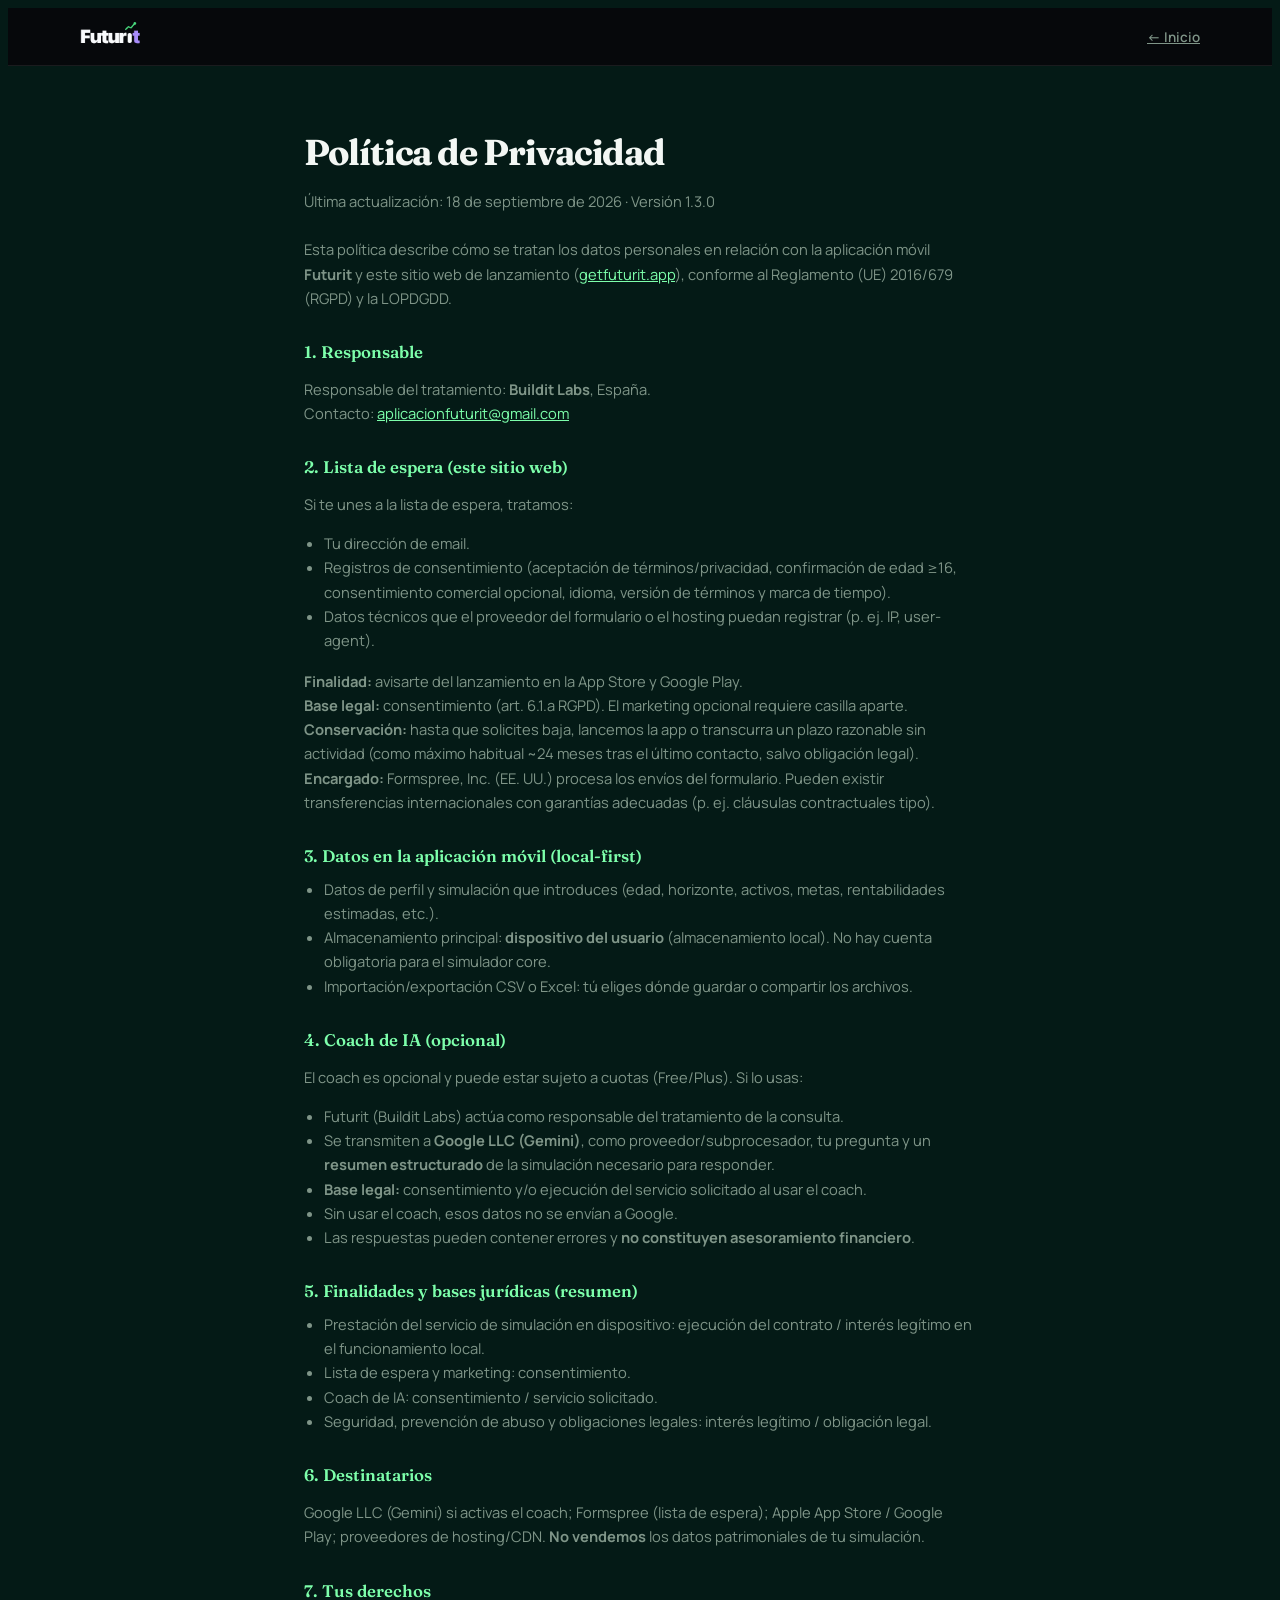
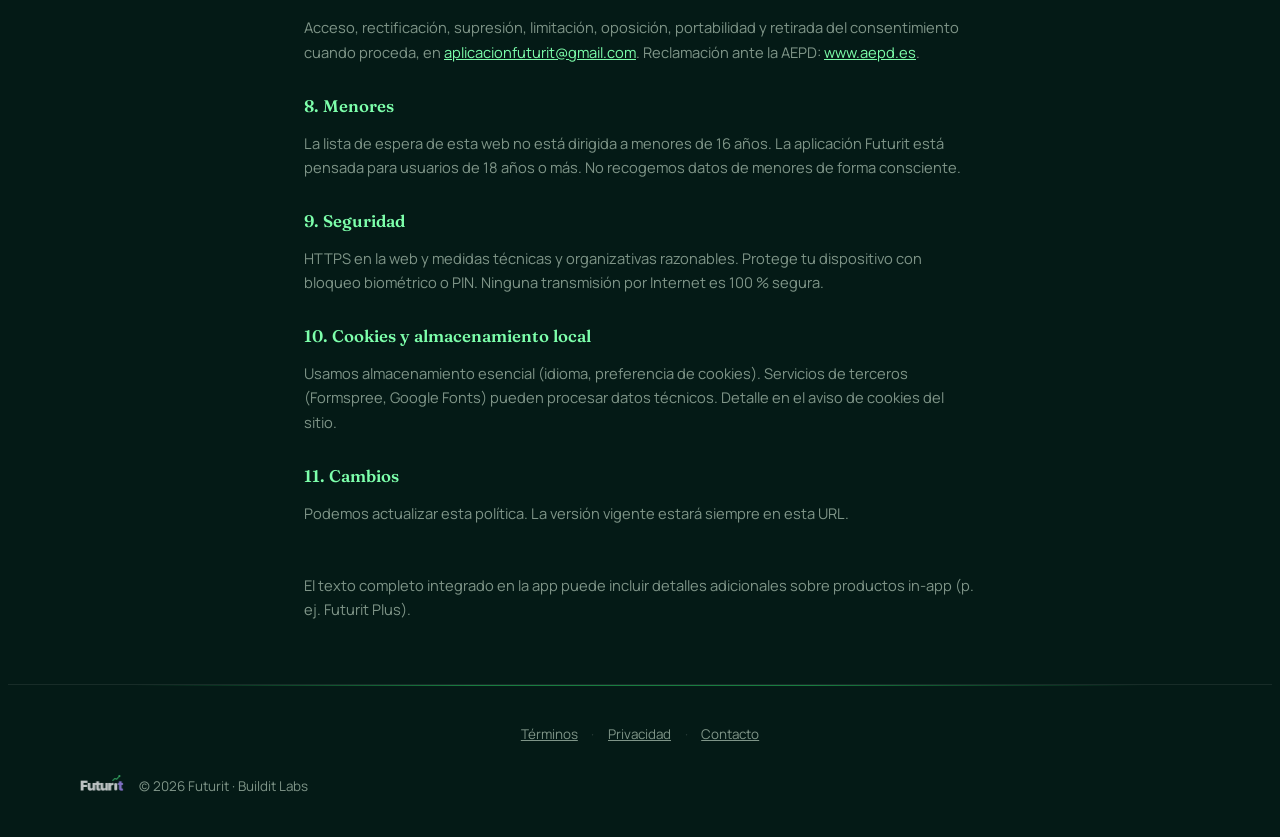
==== commit b9e355c9: "[RHA] Updating images" ====
--- a/privacidad.html
+++ b/privacidad.html
@@ -4,15 +4,16 @@
   <meta charset="UTF-8">
   <meta name="viewport" content="width=device-width, initial-scale=1.0">
   <title>Política de Privacidad — Futurit | getfuturit.app</title>
-  <meta name="description" content="Política de privacidad de Futurit, la app de simulación patrimonial personal de Buildit Labs.">
+  <meta name="description" content="Política de privacidad de Futurit (RGPD / LOPDGDD): lista de espera, app local-first y coach de IA.">
   <meta name="robots" content="index, follow">
   <link rel="canonical" href="https://www.getfuturit.app/privacidad.html">
-  <link rel="icon" type="image/png" href="./assets/icon.png">
-  <meta name="theme-color" content="#09090f">
+  <link rel="icon" type="image/png" sizes="32x32" href="./assets/icon-32.png">
+  <link rel="icon" type="image/png" sizes="192x192" href="./assets/icon-192.png">
+  <meta name="theme-color" content="#041a16">
   <link rel="preconnect" href="https://fonts.googleapis.com">
   <link rel="preconnect" href="https://fonts.gstatic.com" crossorigin>
-  <link rel="preload" as="style" href="https://fonts.googleapis.com/css2?family=IBM+Plex+Mono:wght@400;500&family=Manrope:wght@400;600;700&family=Syne:wght@700&display=swap" onload="this.onload=null;this.rel='stylesheet'">
-  <noscript><link rel="stylesheet" href="https://fonts.googleapis.com/css2?family=IBM+Plex+Mono:wght@400;500&family=Manrope:wght@400;600;700&family=Syne:wght@700&display=swap"></noscript>
+  <link rel="preload" as="style" href="https://fonts.googleapis.com/css2?family=Fraunces:opsz,wght@9..144,500;9..144,600;9..144,700&family=Manrope:wght@400;500;600;700&display=swap" onload="this.onload=null;this.rel='stylesheet'">
+  <noscript><link rel="stylesheet" href="https://fonts.googleapis.com/css2?family=Fraunces:opsz,wght@9..144,500;9..144,600;9..144,700&family=Manrope:wght@400;500;600;700&display=swap"></noscript>
   <link rel="stylesheet" href="./index.css">
 </head>
 <body>
@@ -28,42 +29,69 @@
   <main class="legal-page">
     <div class="container legal-wrap">
       <h1>Política de Privacidad</h1>
-      <p class="legal-meta">Última actualización: 8 de junio de 2026 · Versión 1.2.0</p>
-      <p>Esta política describe cómo se tratan los datos en relación con la aplicación móvil <strong>Futurit</strong> y este sitio web de lanzamiento.</p>
+      <p class="legal-meta">Última actualización: 18 de septiembre de 2026 · Versión 1.3.0</p>
+      <p>Esta política describe cómo se tratan los datos personales en relación con la aplicación móvil <strong>Futurit</strong> y este sitio web de lanzamiento (<a href="https://www.getfuturit.app/">getfuturit.app</a>), conforme al Reglamento (UE) 2016/679 (RGPD) y la LOPDGDD.</p>
 
       <h2>1. Responsable</h2>
       <p>Responsable del tratamiento: <strong>Buildit Labs</strong>, España.<br>
       Contacto: <a href="mailto:aplicacionfuturit@gmail.com">aplicacionfuturit@gmail.com</a></p>
 
       <h2>2. Lista de espera (este sitio web)</h2>
-      <p>Si te unes a la lista de espera, tratamos tu dirección de email para avisarte del lanzamiento en la App Store y Google Play. Base legal: consentimiento. No usaremos tu email para otros fines salvo que marques la casilla de novedades comerciales.</p>
-      <p>Conservación: hasta que solicites baja, lancemos la app o transcurra un plazo razonable sin actividad. Puedes solicitar supresión escribiendo a <a href="mailto:aplicacionfuturit@gmail.com">aplicacionfuturit@gmail.com</a>.</p>
+      <p>Si te unes a la lista de espera, tratamos:</p>
+      <ul>
+        <li>Tu dirección de email.</li>
+        <li>Registros de consentimiento (aceptación de términos/privacidad, confirmación de edad ≥16, consentimiento comercial opcional, idioma, versión de términos y marca de tiempo).</li>
+        <li>Datos técnicos que el proveedor del formulario o el hosting puedan registrar (p. ej. IP, user-agent).</li>
+      </ul>
+      <p><strong>Finalidad:</strong> avisarte del lanzamiento en la App Store y Google Play.<br>
+      <strong>Base legal:</strong> consentimiento (art. 6.1.a RGPD). El marketing opcional requiere casilla aparte.<br>
+      <strong>Conservación:</strong> hasta que solicites baja, lancemos la app o transcurra un plazo razonable sin actividad (como máximo habitual ~24 meses tras el último contacto, salvo obligación legal).<br>
+      <strong>Encargado:</strong> Formspree, Inc. (EE. UU.) procesa los envíos del formulario. Pueden existir transferencias internacionales con garantías adecuadas (p. ej. cláusulas contractuales tipo).</p>
 
-      <h2>3. Datos en la aplicación móvil</h2>
+      <h2>3. Datos en la aplicación móvil (local-first)</h2>
       <ul>
         <li>Datos de perfil y simulación que introduces (edad, horizonte, activos, metas, rentabilidades estimadas, etc.).</li>
-        <li>Almacenamiento principal: <strong>dispositivo del usuario</strong> (almacenamiento local).</li>
-        <li>Clave API de Gemini (si la configuras): almacenamiento seguro del sistema (Keychain).</li>
-        <li>Coach de IA: si lo usas, se transmiten a <strong>Google LLC (Gemini)</strong> tu pregunta y un resumen estructurado de activos, metas y configuración.</li>
+        <li>Almacenamiento principal: <strong>dispositivo del usuario</strong> (almacenamiento local). No hay cuenta obligatoria para el simulador core.</li>
         <li>Importación/exportación CSV o Excel: tú eliges dónde guardar o compartir los archivos.</li>
       </ul>
 
-      <h2>4. Finalidades y bases jurídicas</h2>
-      <p>Prestación del servicio de simulación (ejecución del contrato), mejora y soporte (interés legítimo), cumplimiento legal y consentimiento cuando sea necesario (p. ej. marketing o coach IA).</p>
+      <h2>4. Coach de IA (opcional)</h2>
+      <p>El coach es opcional y puede estar sujeto a cuotas (Free/Plus). Si lo usas:</p>
+      <ul>
+        <li>Futurit (Buildit Labs) actúa como responsable del tratamiento de la consulta.</li>
+        <li>Se transmiten a <strong>Google LLC (Gemini)</strong>, como proveedor/subprocesador, tu pregunta y un <strong>resumen estructurado</strong> de la simulación necesario para responder.</li>
+        <li><strong>Base legal:</strong> consentimiento y/o ejecución del servicio solicitado al usar el coach.</li>
+        <li>Sin usar el coach, esos datos no se envían a Google.</li>
+        <li>Las respuestas pueden contener errores y <strong>no constituyen asesoramiento financiero</strong>.</li>
+      </ul>
 
-      <h2>5. Destinatarios</h2>
-      <p>Google LLC (Gemini) si activas el coach. Proveedores tecnológicos (Apple App Store, Google Play, hosting web). No vendemos los datos patrimoniales de tu simulación.</p>
+      <h2>5. Finalidades y bases jurídicas (resumen)</h2>
+      <ul>
+        <li>Prestación del servicio de simulación en dispositivo: ejecución del contrato / interés legítimo en el funcionamiento local.</li>
+        <li>Lista de espera y marketing: consentimiento.</li>
+        <li>Coach de IA: consentimiento / servicio solicitado.</li>
+        <li>Seguridad, prevención de abuso y obligaciones legales: interés legítimo / obligación legal.</li>
+      </ul>
 
-      <h2>6. Tus derechos</h2>
-      <p>Acceso, rectificación, supresión, limitación, oposición y portabilidad cuando proceda, en <a href="mailto:aplicacionfuturit@gmail.com">aplicacionfuturit@gmail.com</a>. Reclamación ante la AEPD: <a href="https://www.aepd.es" target="_blank" rel="noopener noreferrer">www.aepd.es</a>.</p>
+      <h2>6. Destinatarios</h2>
+      <p>Google LLC (Gemini) si activas el coach; Formspree (lista de espera); Apple App Store / Google Play; proveedores de hosting/CDN. <strong>No vendemos</strong> los datos patrimoniales de tu simulación.</p>
 
-      <h2>7. Menores</h2>
-      <p>La lista de espera de esta web no está dirigida a menores de 16 años. La aplicación Futurit está pensada para usuarios de 18 años o más.</p>
+      <h2>7. Tus derechos</h2>
+      <p>Acceso, rectificación, supresión, limitación, oposición, portabilidad y retirada del consentimiento cuando proceda, en <a href="mailto:aplicacionfuturit@gmail.com?subject=Protecci%C3%B3n%20de%20datos">aplicacionfuturit@gmail.com</a>. Reclamación ante la AEPD: <a href="https://www.aepd.es" target="_blank" rel="noopener noreferrer">www.aepd.es</a>.</p>
 
-      <h2>8. Seguridad</h2>
-      <p>Medidas técnicas y organizativas razonables. Protege tu dispositivo con bloqueo biométrico o PIN.</p>
+      <h2>8. Menores</h2>
+      <p>La lista de espera de esta web no está dirigida a menores de 16 años. La aplicación Futurit está pensada para usuarios de 18 años o más. No recogemos datos de menores de forma consciente.</p>
 
-      <p class="legal-footnote">El texto completo integrado en la app puede incluir detalles adicionales.</p>
+      <h2>9. Seguridad</h2>
+      <p>HTTPS en la web y medidas técnicas y organizativas razonables. Protege tu dispositivo con bloqueo biométrico o PIN. Ninguna transmisión por Internet es 100&nbsp;% segura.</p>
+
+      <h2>10. Cookies y almacenamiento local</h2>
+      <p>Usamos almacenamiento esencial (idioma, preferencia de cookies). Servicios de terceros (Formspree, Google Fonts) pueden procesar datos técnicos. Detalle en el aviso de cookies del sitio.</p>
+
+      <h2>11. Cambios</h2>
+      <p>Podemos actualizar esta política. La versión vigente estará siempre en esta URL.</p>
+
+      <p class="legal-footnote">El texto completo integrado en la app puede incluir detalles adicionales sobre productos in-app (p. ej. Futurit Plus).</p>
     </div>
   </main>
 
--- a/index.css
+++ b/index.css
@@ -2,28 +2,32 @@
 
 :root {
   color-scheme: dark;
-  --bg: #07070b;
-  --bg-elevated: #0e0e14;
-  --surface: #12121a;
-  --surface-hover: #181822;
-  --ink: #f4f4f5;
-  --ink-soft: #d4d4d8;
-  --muted: #8b8b9a;
-  --accent: #7c6aef;
-  --accent-soft: #a599f5;
-  --accent-glow: rgba(124, 106, 239, 0.35);
-  --positive: #34d399;
-  --positive-soft: rgba(52, 211, 153, 0.15);
-  --caution: #fbbf24;
-  --border: rgba(255, 255, 255, 0.07);
-  --border-strong: rgba(255, 255, 255, 0.12);
+  --bg: #041a16;
+  --bg-elevated: #07241e;
+  --surface: #0a2c24;
+  --surface-hover: #0e352c;
+  --ink: #f3f7f4;
+  --ink-soft: #c5d4cb;
+  --muted: #7f9588;
+  --accent: #2ee06a;
+  --accent-soft: #7dffab;
+  --accent-glow: rgba(46, 224, 106, 0.38);
+  --positive: #2ee06a;
+  --positive-soft: rgba(46, 224, 106, 0.14);
+  --caution: #f0c14a;
+  --coach: #8b9cff;
+  --border: rgba(255, 255, 255, 0.08);
+  --border-strong: rgba(255, 255, 255, 0.14);
   --radius: 1rem;
   --radius-lg: 1.35rem;
   --radius-xl: 1.75rem;
   --ease: cubic-bezier(0.22, 1, 0.36, 1);
-  --font-display: 'Syne', system-ui, sans-serif;
+  --font-display: 'Fraunces', Georgia, 'Times New Roman', serif;
   --font-body: 'Manrope', system-ui, sans-serif;
-  --font-mono: 'IBM Plex Mono', ui-monospace, monospace;
+  --font-mono: ui-monospace, 'SF Mono', 'Cascadia Code', monospace;
+  --page-max: 1120px;
+  /* Side inset only — never also subtract this inside .container when a parent already pads */
+  --page-gutter: clamp(1.5rem, 5vw, 2.5rem);
 }
 
 *,
@@ -40,7 +44,7 @@
   font-family: var(--font-body);
   background: var(--bg);
   color: var(--ink);
-  overflow-x: hidden;
+  overflow-x: clip;
 }
 
 .num-tabular,
@@ -65,26 +69,18 @@
   border: 0;
 }
 
-body::before {
-  content: '';
-  position: fixed;
-  inset: 0;
-  pointer-events: none;
-  z-index: 9998;
-  opacity: 0.03;
-  background-image: radial-gradient(rgba(255, 255, 255, 0.07) 0.45px, transparent 0.45px);
-  background-size: 3px 3px;
-}
+/* Grain overlay removed — fixed full-screen layer was costly for little visual gain */
 
 ::selection {
-  background: rgba(124, 106, 239, 0.35);
+  background: rgba(45, 212, 168, 0.35);
   color: var(--ink);
 }
 
 /* ── Layout ── */
 
 .container {
-  width: min(1120px, calc(100% - 2rem));
+  /* Parent sections / header already apply --page-gutter; do not subtract again */
+  width: min(var(--page-max), 100%);
   margin-inline: auto;
 }
 
@@ -115,7 +111,7 @@
   left: 0;
   right: 0;
   z-index: 50;
-  padding: 1.1rem 1rem 0;
+  padding: 1rem var(--page-gutter) 0;
   transition: transform 0.4s var(--ease);
 }
 
@@ -126,7 +122,7 @@
 
 .header-nav a.is-active {
   color: var(--ink);
-  background: rgba(124, 106, 239, 0.12);
+  background: rgba(45, 212, 168, 0.12);
 }
 
 .scroll-progress {
@@ -143,17 +139,16 @@
 
 .header-shell {
   position: relative;
-  width: min(1120px, calc(100% - 0.5rem));
+  width: min(var(--page-max), 100%);
   margin-inline: auto;
-  display: flex;
-  align-items: center;
-  justify-content: space-between;
+  display: grid;
+  grid-template-columns: auto 1fr auto;
+  align-items: center;
   gap: 1rem;
-  padding: 0.65rem 0.85rem 0.65rem 1rem;
+  padding: 0.55rem 0.75rem 0.55rem 0.9rem;
   border-radius: 999px;
   border: 1px solid var(--border);
-  background: rgba(7, 7, 11, 0.72);
-  backdrop-filter: blur(18px) saturate(1.4);
+  background: rgba(4, 26, 22, 0.88);
   box-shadow: 0 8px 32px rgba(0, 0, 0, 0.28);
 }
 
@@ -173,7 +168,9 @@
 .header-nav {
   display: none;
   align-items: center;
-  gap: 0.35rem;
+  justify-content: center;
+  justify-self: center;
+  gap: 0.2rem;
 }
 
 .header-nav a {
@@ -192,6 +189,7 @@
 .header-actions {
   display: flex;
   align-items: center;
+  justify-content: flex-end;
   gap: 0.5rem;
 }
 
@@ -217,8 +215,7 @@
   padding: 0.65rem;
   border-radius: var(--radius-lg);
   border: 1px solid var(--border);
-  background: rgba(7, 7, 11, 0.96);
-  backdrop-filter: blur(16px);
+  background: rgba(7, 7, 11, 0.98);
   flex-direction: column;
   gap: 0.25rem;
 }
@@ -257,63 +254,71 @@
   align-items: center;
   justify-content: center;
   gap: 0.5rem;
-  padding: 0.8rem 1.35rem;
+  padding: 0.85rem 1.4rem;
   border-radius: 999px;
-  border: none;
-  background: var(--ink);
-  color: var(--bg);
+  border: 1px solid rgba(46, 224, 106, 0.55);
+  background: rgba(8, 40, 28, 0.72);
+  color: var(--ink);
   font-family: var(--font-body);
   font-size: 0.9rem;
   font-weight: 700;
   cursor: pointer;
-  transition: transform 0.25s var(--ease), box-shadow 0.25s;
-  box-shadow: 0 0 0 1px rgba(255, 255, 255, 0.08) inset;
+  transition: transform 0.25s var(--ease), box-shadow 0.25s, background 0.25s;
+  box-shadow:
+    0 0 0 1px rgba(46, 224, 106, 0.15),
+    0 0 28px rgba(46, 224, 106, 0.22),
+    inset 0 1px 0 rgba(255, 255, 255, 0.08);
+  backdrop-filter: blur(10px);
 }
 
 .btn-primary:hover {
   transform: translateY(-1px);
-  box-shadow: 0 12px 32px rgba(0, 0, 0, 0.35);
+  background: rgba(12, 56, 40, 0.88);
+  box-shadow:
+    0 0 0 1px rgba(46, 224, 106, 0.35),
+    0 0 40px rgba(46, 224, 106, 0.35),
+    inset 0 1px 0 rgba(255, 255, 255, 0.1);
+}
+
+.btn-glow {
+  box-shadow:
+    0 0 0 1px rgba(46, 224, 106, 0.25),
+    0 0 32px rgba(46, 224, 106, 0.28),
+    inset 0 1px 0 rgba(255, 255, 255, 0.08);
 }
 
 .btn-shimmer {
   overflow: hidden;
-  background: linear-gradient(135deg, #f4f4f5 0%, #e4e4e7 50%, #f4f4f5 100%);
-  background-size: 200% 100%;
-  animation: shimmer-bg 4s ease-in-out infinite;
+  background: linear-gradient(135deg, rgba(14, 58, 42, 0.95) 0%, rgba(8, 40, 28, 0.85) 55%, rgba(20, 70, 50, 0.95) 100%);
 }
 
 .btn-shimmer::after {
-  content: '';
-  position: absolute;
-  inset: 0;
-  background: linear-gradient(
-    105deg,
-    transparent 38%,
-    rgba(255, 255, 255, 0.55) 50%,
-    transparent 62%
-  );
-  transform: translateX(-120%);
-  animation: shimmer-sweep 3.5s ease-in-out infinite;
+  display: none;
 }
 
 .btn-ghost {
   display: inline-flex;
   align-items: center;
   gap: 0.45rem;
-  padding: 0.8rem 1.2rem;
+  padding: 0.85rem 1.25rem;
   border-radius: 999px;
-  border: 1px solid var(--border-strong);
-  background: rgba(255, 255, 255, 0.02);
+  border: 1px solid rgba(255, 255, 255, 0.16);
+  background: rgba(255, 255, 255, 0.04);
   color: var(--ink-soft);
   font-size: 0.9rem;
   font-weight: 600;
   transition: border-color 0.2s, background 0.2s, color 0.2s;
+  backdrop-filter: blur(8px);
 }
 
 .btn-ghost:hover {
-  border-color: rgba(255, 255, 255, 0.2);
+  border-color: rgba(255, 255, 255, 0.28);
+  background: rgba(255, 255, 255, 0.08);
+  color: var(--ink);
+}
+
+.btn-glass {
   background: rgba(255, 255, 255, 0.05);
-  color: var(--ink);
 }
 
 .btn-sm {
@@ -344,9 +349,8 @@
   content: '';
   position: absolute;
   border-radius: 50%;
-  filter: blur(80px);
-  opacity: 0.55;
-  animation: aurora-drift 18s ease-in-out infinite alternate;
+  filter: blur(64px);
+  opacity: 0.5;
 }
 
 .hero-aurora::before {
@@ -354,7 +358,7 @@
   height: 55vw;
   top: -15%;
   left: -10%;
-  background: radial-gradient(circle, rgba(124, 106, 239, 0.45), transparent 68%);
+  background: radial-gradient(circle, rgba(45, 212, 168, 0.28), transparent 68%);
 }
 
 .hero-aurora::after {
@@ -363,26 +367,14 @@
   right: -8%;
   bottom: 5%;
   background: radial-gradient(circle, rgba(52, 211, 153, 0.18), transparent 70%);
-  animation-delay: -6s;
 }
 
 .hero-spotlight {
-  position: absolute;
-  inset: 0;
-  pointer-events: none;
-  background: radial-gradient(
-    600px circle at var(--spot-x, 50%) var(--spot-y, 30%),
-    rgba(124, 106, 239, 0.12),
-    transparent 42%
-  );
-  transition: background 0.15s ease-out;
+  display: none;
 }
 
 .hero-beams {
-  position: absolute;
-  inset: 0;
-  opacity: 0.55;
-  pointer-events: none;
+  display: none;
 }
 
 .hero-beams svg {
@@ -458,30 +450,31 @@
   font-family: var(--font-display);
   font-size: clamp(2.6rem, 6vw, 4.35rem);
   font-weight: 700;
-  line-height: 1.02;
+  line-height: 1.28;
   letter-spacing: -0.03em;
   margin-bottom: 1.25rem;
+  overflow: visible;
+  padding-block: 0.12em;
 }
 
 .hero-title .word {
-  display: inline-block;
+  display: inline;
   opacity: 0;
-  transform: translateY(1.1rem);
-  filter: blur(6px);
-  transition: opacity 0.7s var(--ease), transform 0.7s var(--ease), filter 0.7s var(--ease);
+  transition: opacity 0.65s var(--ease);
 }
 
 .hero-title.is-visible .word {
   opacity: 1;
-  transform: translateY(0);
-  filter: blur(0);
 }
 
 .hero-title .accent {
-  background: linear-gradient(135deg, var(--accent-soft) 0%, var(--positive) 100%);
-  -webkit-background-clip: text;
-  background-clip: text;
-  -webkit-text-fill-color: transparent;
+  color: var(--accent-soft);
+  font-style: normal;
+  font-weight: 650;
+  background: none !important;
+  -webkit-background-clip: border-box !important;
+  background-clip: border-box !important;
+  -webkit-text-fill-color: currentColor !important;
 }
 
 .hero-subtitle {
@@ -495,11 +488,10 @@
 .rotating-wrap {
   display: inline-block;
   position: relative;
-  min-width: 6.5rem;
   height: 1.35em;
   vertical-align: bottom;
   overflow: hidden;
-  margin-inline: 0.15rem;
+  margin-inline: 0.05rem 0;
 }
 
 .rotating-word {
@@ -585,18 +577,12 @@
   height: 320px;
   border-radius: 50%;
   background: radial-gradient(circle, var(--accent-glow), transparent 68%);
-  filter: blur(40px);
-  animation: glow-breathe 5s ease-in-out infinite;
+  filter: blur(32px);
+  opacity: 0.85;
 }
 
 .phone-orbit {
-  position: absolute;
-  width: 340px;
-  height: 340px;
-  border-radius: 50%;
-  border: 1px dashed rgba(124, 106, 239, 0.18);
-  animation: orbit-spin 24s linear infinite;
-  pointer-events: none;
+  display: none;
 }
 
 .phone-orbit::before {
@@ -759,11 +745,9 @@
   padding: 0.7rem 0.85rem;
   border-radius: 0.85rem;
   border: 1px solid var(--border-strong);
-  background: rgba(14, 14, 20, 0.88);
-  backdrop-filter: blur(14px);
+  background: rgba(14, 14, 20, 0.96);
   box-shadow: 0 16px 40px rgba(0, 0, 0, 0.35);
   font-size: 0.72rem;
-  animation: float-y 5s ease-in-out infinite;
 }
 
 .floating-card--a {
@@ -827,7 +811,7 @@
 /* ── Compare (Aceternity-style) ── */
 
 .compare-section {
-  padding: 4.5rem 1rem;
+  padding: 4.5rem var(--page-gutter);
 }
 
 .compare-wrap {
@@ -854,7 +838,7 @@
 .compare-excel {
   left: 0;
   right: 0;
-  background: #1a1a22;
+  background: #12181a;
   z-index: 1;
 }
 
@@ -863,14 +847,16 @@
   left: var(--compare-pct, 50%);
   width: calc(100% - var(--compare-pct, 50%));
   right: auto;
-  background: linear-gradient(160deg, #12121a, #0a0a10);
+  background: linear-gradient(160deg, #0a2820, #041a16);
+  overflow: hidden;
 }
 
 .excel-mock {
   height: 100%;
   padding: 1.25rem;
   font-family: var(--font-mono);
-  font-size: 0.72rem;
+  font-size: 0.78rem;
+  max-width: min(340px, 48%);
 }
 
 .excel-toolbar {
@@ -892,27 +878,32 @@
 
 .excel-grid {
   display: grid;
-  grid-template-columns: 1.2fr 1fr 0.7fr;
+  grid-template-columns: 1.15fr 1fr;
   gap: 1px;
-  background: rgba(255, 255, 255, 0.08);
-  border: 1px solid rgba(255, 255, 255, 0.08);
+  background: rgba(255, 255, 255, 0.1);
+  border: 1px solid rgba(255, 255, 255, 0.1);
+  border-radius: 0.5rem;
+  overflow: hidden;
 }
 
 .excel-cell {
-  padding: 0.5rem 0.55rem;
-  background: #22222c;
-  color: #a1a1aa;
+  padding: 0.55rem 0.65rem;
+  background: #1a2224;
+  color: #c5d4cb;
 }
 
 .excel-cell.head {
-  background: #2d2d3a;
-  color: #e4e4e7;
+  background: #24302c;
+  color: #f3f7f4;
   font-weight: 600;
 }
 
-.excel-cell.num {
+.excel-cell.num,
+.excel-cell--val {
   text-align: right;
   color: #86efac;
+  font-variant-numeric: tabular-nums;
+  font-weight: 600;
 }
 
 .excel-cell.err {
@@ -923,24 +914,34 @@
 .excel-cell.warn {
   background: rgba(251, 191, 36, 0.12);
   color: #fde68a;
-  font-size: 0.65rem;
-  padding: 0.55rem;
+  font-size: 0.68rem;
+  padding: 0.55rem 0.65rem;
 }
 
 .compare-app-ui {
   height: 100%;
-  padding: 1.75rem 1.5rem;
+  padding: 1.5rem 1.35rem;
   display: flex;
   flex-direction: column;
-  gap: 0.65rem;
+  gap: 0.55rem;
+  min-width: 0;
 }
 
 .compare-app-header {
   display: flex;
   justify-content: space-between;
   align-items: center;
+  gap: 0.75rem;
   font-size: 0.78rem;
   color: var(--muted);
+}
+
+.compare-app-logo {
+  height: 28px;
+  width: auto;
+  max-width: 120px;
+  object-fit: contain;
+  display: block;
 }
 
 .compare-app-label {
@@ -948,29 +949,45 @@
   text-transform: uppercase;
   letter-spacing: 0.08em;
   color: var(--muted);
-  margin-top: 0.5rem;
+  margin-top: 0.35rem;
 }
 
 .compare-app-value {
   font-family: var(--font-display);
-  font-size: clamp(1.75rem, 4vw, 2.35rem);
+  font-size: clamp(1.6rem, 3.8vw, 2.35rem);
   font-weight: 700;
   letter-spacing: -0.03em;
   color: var(--ink);
+  line-height: 1.15;
+  overflow-wrap: anywhere;
 }
 
 .compare-app-chart {
+  position: relative;
   flex: 1;
-  min-height: 80px;
+  min-height: 88px;
   border-radius: 0.85rem;
   border: 1px solid var(--border);
-  background: rgba(255, 255, 255, 0.02);
-  padding: 0.5rem;
+  background: rgba(255, 255, 255, 0.03);
+  padding: 0.55rem 0.55rem 1.35rem;
 }
 
 .compare-app-chart svg {
   width: 100%;
-  height: 100%;
+  height: calc(100% - 0.2rem);
+  min-height: 64px;
+}
+
+.compare-app-chart-axis {
+  position: absolute;
+  left: 0.55rem;
+  right: 0.55rem;
+  bottom: 0.35rem;
+  display: flex;
+  justify-content: space-between;
+  font-size: 0.62rem;
+  color: var(--muted);
+  letter-spacing: 0.04em;
 }
 
 .compare-app-scenarios {
@@ -1040,7 +1057,7 @@
   padding: 0.3rem 0.65rem;
   border-radius: 999px;
   border: 1px solid var(--border);
-  background: rgba(7, 7, 11, 0.8);
+  background: rgba(4, 26, 22, 0.88);
   font-family: var(--font-mono);
   font-size: 0.65rem;
   letter-spacing: 0.08em;
@@ -1049,12 +1066,23 @@
 }
 
 .compare-label--left { left: 1rem; }
-.compare-label--right { right: 1rem; }
+.compare-label--right {
+  right: 1rem;
+  display: inline-flex;
+  align-items: center;
+  padding: 0.35rem 0.7rem;
+}
+
+.compare-label-logo {
+  height: 18px;
+  width: auto;
+  display: block;
+}
 
 /* ── FAQ ── */
 
 .faq-section {
-  padding: 4.5rem 1rem;
+  padding: 4.5rem var(--page-gutter);
 }
 
 .faq-list {
@@ -1127,16 +1155,14 @@
   overflow: hidden;
 }
 
-.marquee-row--reverse .marquee-track {
-  animation-direction: reverse;
-  animation-duration: 38s;
+.marquee-row--reverse {
+  display: none;
 }
 
 .marquee-track {
   display: flex;
   width: max-content;
-  animation: marquee 32s linear infinite;
-  will-change: transform;
+  animation: marquee 40s linear infinite;
 }
 
 .marquee-section.is-paused .marquee-track {
@@ -1330,7 +1356,7 @@
 /* ── Features bento ── */
 
 .features-section {
-  padding: 4.5rem 1rem;
+  padding: 4.5rem var(--page-gutter);
 }
 
 .section-heading {
@@ -1476,8 +1502,8 @@
   height: 2.25rem;
   margin-bottom: 0.85rem;
   border-radius: 0.65rem;
-  border: 1px solid rgba(124, 106, 239, 0.22);
-  background: rgba(124, 106, 239, 0.1);
+  border: 1px solid rgba(46, 224, 106, 0.28);
+  background: rgba(46, 224, 106, 0.1);
   color: var(--accent-soft);
 }
 
@@ -1494,8 +1520,116 @@
   flex: 1;
   display: flex;
   flex-direction: column;
-  justify-content: flex-end;
+  justify-content: stretch;
   margin-top: 1rem;
+  min-height: 0;
+}
+
+.bento-dash {
+  gap: 0.65rem;
+  justify-content: flex-start !important;
+  background:
+    radial-gradient(ellipse 80% 60% at 90% 10%, rgba(46, 224, 106, 0.12), transparent 55%),
+    rgba(0, 0, 0, 0.28);
+  border-color: rgba(46, 224, 106, 0.14);
+}
+
+.bento-dash-top {
+  display: flex;
+  align-items: flex-start;
+  justify-content: space-between;
+  gap: 0.75rem;
+}
+
+.bento-dash-label {
+  display: block;
+  font-size: 0.65rem;
+  letter-spacing: 0.08em;
+  text-transform: uppercase;
+  color: var(--muted);
+  margin-bottom: 0.2rem;
+}
+
+.bento-dash-value {
+  display: block;
+  font-family: var(--font-display);
+  font-size: 1.35rem;
+  font-weight: 600;
+  letter-spacing: -0.02em;
+  line-height: 1.1;
+  font-variant-numeric: tabular-nums;
+}
+
+.bento-dash-delta {
+  flex-shrink: 0;
+  margin-top: 0.15rem;
+  padding: 0.28rem 0.55rem;
+  border-radius: 999px;
+  border: 1px solid rgba(46, 224, 106, 0.35);
+  background: rgba(46, 224, 106, 0.12);
+  color: var(--accent-soft);
+  font-size: 0.72rem;
+  font-weight: 700;
+}
+
+.bento-dash-chart {
+  position: relative;
+  flex: 1;
+  min-height: 110px;
+  border-radius: 0.75rem;
+  border: 1px solid rgba(255, 255, 255, 0.06);
+  background: rgba(255, 255, 255, 0.02);
+  overflow: hidden;
+}
+
+.bento-dash-svg {
+  display: block;
+  width: 100%;
+  height: 100%;
+  min-height: 110px;
+}
+
+.bento-dash-line {
+  stroke-dasharray: 420;
+  stroke-dashoffset: 420;
+  animation: dash-draw 1.6s var(--ease) 0.2s forwards;
+}
+
+.bento-dash-area {
+  opacity: 0;
+  animation: dash-fade 1s var(--ease) 0.55s forwards;
+}
+
+.bento-dash-dot {
+  opacity: 0;
+  animation: dash-fade 0.6s var(--ease) 1.2s forwards;
+}
+
+.bento-dash-axis {
+  display: flex;
+  justify-content: space-between;
+  font-size: 0.65rem;
+  color: var(--muted);
+  letter-spacing: 0.04em;
+  padding: 0 0.15rem;
+}
+
+@keyframes dash-draw {
+  to { stroke-dashoffset: 0; }
+}
+
+@keyframes dash-fade {
+  to { opacity: 1; }
+}
+
+@media (prefers-reduced-motion: reduce) {
+  .bento-dash-line,
+  .bento-dash-area,
+  .bento-dash-dot {
+    animation: none;
+    opacity: 1;
+    stroke-dashoffset: 0;
+  }
 }
 
 .bento-card--hero .mini-chart {
@@ -1513,30 +1647,99 @@
 
 .mini-chart span {
   flex: 1;
-  border-radius: 0.2rem 0.2rem 0 0;
-  background: linear-gradient(180deg, var(--accent-soft), rgba(124, 106, 239, 0.2));
+  border-radius: 0.35rem 0.35rem 0.15rem 0.15rem;
+  background: linear-gradient(180deg, #7dffab 0%, rgba(46, 224, 106, 0.55) 45%, rgba(26, 80, 55, 0.35) 100%);
+  box-shadow: 0 0 12px rgba(46, 224, 106, 0.15);
 }
 
 .mini-scenarios {
+  display: flex;
+  flex-direction: column;
+  gap: 0.75rem;
+  min-height: 0;
+}
+
+.mini-scenario-chart {
+  flex: 1;
+  min-height: 120px;
+  display: flex;
+}
+
+.mini-scenario-svg {
+  width: 100%;
+  height: 100%;
+  min-height: 120px;
+  display: block;
+}
+
+.mini-scenario-legend {
   display: grid;
   gap: 0.45rem;
+  flex-shrink: 0;
 }
 
 .mini-scenario {
   display: flex;
   justify-content: space-between;
+  align-items: center;
   font-size: 0.75rem;
 }
 
+.mini-scenario > span:last-child {
+  color: var(--ink-soft);
+  font-family: var(--font-mono);
+  font-size: 0.72rem;
+  font-variant-numeric: tabular-nums;
+}
+
+.tag {
+  display: inline-flex;
+  align-items: center;
+  padding: 0.28rem 0.65rem;
+  border-radius: 999px;
+  font-size: 0.72rem;
+  font-weight: 600;
+  letter-spacing: 0.01em;
+  background: transparent;
+  border: 1px solid transparent;
+}
+
+.tag-opt {
+  background: rgba(46, 224, 106, 0.08);
+  border-color: rgba(46, 224, 106, 0.28);
+  color: var(--positive);
+}
+
+.tag-base {
+  background: rgba(125, 211, 252, 0.08);
+  border-color: rgba(125, 211, 252, 0.28);
+  color: #7dd3fc;
+}
+
+.tag-pes {
+  background: rgba(251, 113, 133, 0.08);
+  border-color: rgba(251, 113, 133, 0.28);
+  color: #fb7185;
+}
+
 .mini-scenario .tag {
-  padding: 0.15rem 0.45rem;
-  border-radius: 999px;
+  padding: 0.15rem 0.5rem;
   font-size: 0.65rem;
 }
 
-.tag-opt { background: var(--positive-soft); color: var(--positive); }
-.tag-base { background: rgba(124, 106, 239, 0.15); color: var(--accent-soft); }
-.tag-pes { background: rgba(251, 113, 133, 0.15); color: #fb7185; }
+.compare-app-scenarios .tag {
+  background: rgba(255, 255, 255, 0.03);
+}
+
+.scenario-row .tag-opt,
+.scenario-row .tag-base,
+.scenario-row .tag-pes {
+  background: transparent;
+  border: none;
+  padding: 0;
+  font-size: 0.75rem;
+  font-weight: 600;
+}
 
 .bento-wide-inner {
   display: grid;
@@ -1636,7 +1839,7 @@
 /* ── Showcase ── */
 
 .showcase-section {
-  padding: 4.5rem 1rem;
+  padding: 4.5rem var(--page-gutter);
 }
 
 .showcase-panel {
@@ -1669,9 +1872,8 @@
   -webkit-mask: linear-gradient(#fff 0 0) content-box, linear-gradient(#fff 0 0);
   -webkit-mask-composite: xor;
   mask-composite: exclude;
-  opacity: 0.65;
+  opacity: 0.45;
   pointer-events: none;
-  animation: beam-spin 4s linear infinite;
 }
 
 .showcase-layout {
@@ -1738,12 +1940,13 @@
 }
 
 .viz-pill {
-  padding: 0.25rem 0.55rem;
+  padding: 0.28rem 0.7rem;
   border-radius: 999px;
-  border: 1px solid rgba(124, 106, 239, 0.25);
-  background: rgba(124, 106, 239, 0.1);
-  font-family: var(--font-mono);
-  font-size: 0.65rem;
+  border: 1px solid rgba(46, 224, 106, 0.35);
+  background: rgba(46, 224, 106, 0.08);
+  font-family: var(--font-body);
+  font-size: 0.72rem;
+  font-weight: 600;
   color: var(--accent-soft);
 }
 
@@ -1774,8 +1977,10 @@
 .scenario-row .tag-base,
 .scenario-row .tag-pes {
   font-size: 0.72rem;
-  padding: 0.15rem 0.45rem;
-  border-radius: 999px;
+  padding: 0;
+  border-radius: 0;
+  background: transparent;
+  border: none;
 }
 
 .scenario-viz {
@@ -1813,7 +2018,7 @@
 /* ── CTA ── */
 
 .cta-section {
-  padding: 4.5rem 1rem 5rem;
+  padding: 4.5rem var(--page-gutter) 5rem;
 }
 
 .cta-card {
@@ -2219,9 +2424,9 @@
 }
 
 .cookie-inner {
-  width: min(1120px, calc(100% - 2rem));
+  width: min(var(--page-max), 100%);
   margin-inline: auto;
-  padding: 1rem 0;
+  padding: 1rem var(--page-gutter);
   display: flex;
   flex-direction: column;
   gap: 0.85rem;
@@ -2521,3 +2726,880 @@
     transform: none;
   }
 }
+
+/* ── Hero brand + mascot (2026 redesign) ── */
+
+.hero--mascot {
+  flex-direction: column;
+  justify-content: center;
+  padding-bottom: 2.5rem;
+  overflow: hidden;
+}
+
+.hero-atmosphere {
+  position: absolute;
+  inset: 0;
+  z-index: 0;
+  pointer-events: none;
+}
+
+.hero-atmosphere img {
+  width: 100%;
+  height: 100%;
+  object-fit: cover;
+  opacity: 0.55;
+}
+
+.hero-atmosphere::after {
+  content: '';
+  position: absolute;
+  inset: 0;
+  background:
+    linear-gradient(180deg, rgba(9, 9, 15, 0.55) 0%, rgba(9, 9, 15, 0.82) 55%, var(--bg) 100%),
+    radial-gradient(ellipse 70% 50% at 70% 40%, rgba(45, 212, 168, 0.12), transparent 60%);
+}
+
+.hero-layout--brand {
+  width: 100%;
+  min-height: calc(100svh - 9rem);
+}
+
+.hero-brand {
+  margin: 0 0 1.25rem;
+}
+
+.hero-brand-logo {
+  width: min(240px, 58vw);
+  height: auto;
+  display: block;
+  filter: drop-shadow(0 8px 28px rgba(0, 0, 0, 0.35));
+}
+
+.hero--mascot .hero-title {
+  font-size: clamp(2.35rem, 5.2vw, 3.85rem);
+  line-height: 1.05;
+  letter-spacing: -0.03em;
+  max-width: 14ch;
+}
+
+.hero--mascot .hero-subtitle {
+  font-size: clamp(1.05rem, 2vw, 1.25rem);
+  color: var(--ink-soft);
+  max-width: 32ch;
+  margin-top: 1.1rem;
+  line-height: 1.45;
+}
+
+.hero-mascot {
+  position: relative;
+  display: flex;
+  justify-content: center;
+  align-items: center;
+  animation: mascot-float 6.5s ease-in-out infinite;
+}
+
+.hero-mascot::before {
+  content: '';
+  position: absolute;
+  width: 70%;
+  height: 55%;
+  border-radius: 50%;
+  background: radial-gradient(circle, rgba(45, 212, 168, 0.22), transparent 70%);
+  filter: blur(28px);
+  z-index: 0;
+}
+
+.hero-mascot-img {
+  position: relative;
+  z-index: 1;
+  width: min(520px, 88vw);
+  height: auto;
+  display: block;
+  filter: drop-shadow(0 28px 60px rgba(0, 0, 0, 0.45));
+}
+
+.hero-disclaimer-bar {
+  position: relative;
+  z-index: 2;
+  width: min(var(--page-max), 100%);
+  margin: 0.5rem auto 0;
+  padding: 0.65rem 0;
+  text-align: center;
+  font-size: 0.78rem;
+  line-height: 1.4;
+  color: var(--muted);
+  border-top: 1px solid var(--border);
+}
+
+@keyframes mascot-float {
+  0%, 100% { transform: translateY(0); }
+  50% { transform: translateY(-10px); }
+}
+
+.showcase-layout--photo {
+  display: grid;
+  gap: 2rem;
+  align-items: center;
+}
+
+@media (min-width: 900px) {
+  .showcase-layout--photo {
+    grid-template-columns: 1fr 1.05fr;
+    gap: 2.5rem;
+  }
+}
+
+.showcase-device {
+  display: flex;
+  justify-content: center;
+  align-items: center;
+  padding: 1rem 0.5rem;
+  min-height: 420px;
+}
+
+.phone-frame--app {
+  width: min(300px, 78vw);
+  aspect-ratio: 9 / 19.2;
+  background: linear-gradient(160deg, #2a2438, #0c0a12);
+  box-shadow:
+    0 0 0 1px rgba(255, 255, 255, 0.1),
+    0 36px 80px rgba(0, 0, 0, 0.55),
+    0 0 50px rgba(139, 92, 246, 0.18);
+  transform: perspective(1200px) rotateY(-10deg) rotateX(3deg);
+}
+
+.phone-frame--app:hover {
+  transform: perspective(1200px) rotateY(-5deg) rotateX(1deg) translateY(-4px);
+}
+
+.phone-screen--app {
+  display: flex;
+  flex-direction: column;
+  background: #09090f;
+  color: #f8fafc;
+}
+
+.app-status-bar {
+  display: flex;
+  justify-content: space-between;
+  align-items: center;
+  padding: 0.55rem 1rem 0.15rem;
+  font-size: 0.62rem;
+  font-weight: 600;
+  color: #f8fafc;
+}
+
+.app-status-icons {
+  display: inline-flex;
+  align-items: center;
+  gap: 0.3rem;
+  color: #f8fafc;
+}
+
+.app-logo-bar {
+  display: grid;
+  grid-template-columns: 36px 1fr 36px;
+  align-items: center;
+  gap: 0.25rem;
+  padding: 0.35rem 0.55rem 0.55rem;
+  background: #15122a;
+  border-bottom: 1px solid rgba(255, 255, 255, 0.08);
+}
+
+.app-logo-bar-spacer {
+  display: block;
+  width: 36px;
+  height: 28px;
+}
+
+.app-logo-bar-spacer--end {
+  display: flex;
+  align-items: center;
+  justify-content: center;
+  color: #94a3b8;
+}
+
+.app-logo-img {
+  display: block;
+  width: auto;
+  height: 28px;
+  max-width: 140px;
+  margin-inline: auto;
+  object-fit: contain;
+}
+
+.app-body {
+  flex: 1;
+  min-height: 0;
+  overflow: hidden;
+  padding: 0.75rem 0.85rem 0.5rem;
+  display: flex;
+  flex-direction: column;
+  gap: 0.55rem;
+}
+
+.app-screen-title {
+  margin: 0;
+  font-size: 1.05rem;
+  font-weight: 700;
+  letter-spacing: -0.02em;
+  color: #f8fafc;
+  font-family: var(--font-body);
+}
+
+.app-screen-sub {
+  margin: -0.25rem 0 0.15rem;
+  font-size: 0.62rem;
+  line-height: 1.35;
+  color: #94a3b8;
+}
+
+.app-card {
+  padding: 0.65rem 0.7rem;
+  border-radius: 0.85rem;
+  border: 1px solid rgba(255, 255, 255, 0.08);
+  background: #14141f;
+}
+
+.app-card--patrimonio {
+  background: linear-gradient(165deg, #1a1730 0%, #14141f 60%);
+}
+
+.app-card-label-row {
+  display: flex;
+  justify-content: space-between;
+  align-items: center;
+  gap: 0.4rem;
+  font-size: 0.58rem;
+  color: #94a3b8;
+  margin-bottom: 0.25rem;
+}
+
+.app-chip {
+  display: inline-flex;
+  padding: 0.12rem 0.4rem;
+  border-radius: 0.4rem;
+  background: #352a66;
+  border: 1px solid #8b5cf6;
+  color: #ddd6fe;
+  font-size: 0.52rem;
+  font-weight: 600;
+  white-space: nowrap;
+}
+
+.app-chip--mint {
+  background: rgba(74, 222, 128, 0.12);
+  border-color: rgba(74, 222, 128, 0.35);
+  color: #4ade80;
+}
+
+.app-card-value {
+  display: block;
+  font-family: var(--font-display);
+  font-size: 1.35rem;
+  font-weight: 700;
+  letter-spacing: -0.03em;
+  color: #f8fafc;
+  line-height: 1.1;
+}
+
+.app-card-delta {
+  display: block;
+  margin-top: 0.2rem;
+  font-size: 0.58rem;
+  color: #4ade80;
+}
+
+.app-mini-chart {
+  display: block;
+  width: 100%;
+  height: 42px;
+  margin-top: 0.45rem;
+}
+
+.app-slider {
+  margin-top: 0.35rem;
+  height: 0.35rem;
+  border-radius: 999px;
+  background: #27273a;
+  overflow: hidden;
+}
+
+.app-slider > span {
+  display: block;
+  height: 100%;
+  border-radius: inherit;
+  background: linear-gradient(90deg, #8b5cf6, #a78bfa);
+}
+
+.app-card--goal .ui-progress {
+  margin-top: 0.4rem;
+}
+
+.app-card--goal .ui-progress > span {
+  background: linear-gradient(90deg, #8b5cf6, #c4b5fd);
+  width: 72%;
+}
+
+.app-tabbar {
+  display: grid;
+  grid-template-columns: repeat(4, 1fr);
+  gap: 0.15rem;
+  padding: 0.35rem 0.35rem 0.7rem;
+  border-top: 1px solid rgba(255, 255, 255, 0.08);
+  background: #14141f;
+}
+
+.app-tab {
+  display: flex;
+  flex-direction: column;
+  align-items: center;
+  gap: 0.15rem;
+  font-size: 0.5rem;
+  color: #94a3b8;
+  padding: 0.25rem 0.1rem;
+}
+
+.app-tab.is-active {
+  color: #c4b5fd;
+}
+
+.app-tab.is-active svg {
+  filter: drop-shadow(0 0 6px rgba(196, 181, 253, 0.45));
+}
+
+.showcase-photo {
+  margin: 0;
+  border-radius: var(--radius-lg);
+  overflow: hidden;
+  border: 1px solid var(--border);
+  background: #041a16;
+}
+
+.mascot-band-img {
+  width: min(220px, 45vw);
+  height: auto;
+  margin-inline: auto;
+  display: block;
+  background: transparent !important;
+  mix-blend-mode: normal;
+  filter: drop-shadow(0 16px 40px rgba(0, 0, 0, 0.45));
+}
+
+.orb-img {
+  background: transparent;
+}
+
+.showcase-photo img {
+  display: block;
+  width: 100%;
+  height: auto;
+  aspect-ratio: 4 / 3;
+  object-fit: cover;
+}
+
+.mascot-band {
+  padding: 4rem 0 5rem;
+  border-top: 1px solid var(--border);
+  background:
+    radial-gradient(ellipse 50% 80% at 15% 50%, rgba(139, 124, 240, 0.08), transparent 55%),
+    var(--bg);
+}
+
+.mascot-band-inner {
+  display: grid;
+  gap: 1.75rem;
+  align-items: center;
+}
+
+@media (min-width: 768px) {
+  .mascot-band-inner {
+    grid-template-columns: 220px 1fr;
+    gap: 2.5rem;
+  }
+}
+
+.mascot-band-img {
+  width: min(220px, 45vw);
+  height: auto;
+  margin-inline: auto;
+  display: block;
+  filter: drop-shadow(0 16px 40px rgba(0, 0, 0, 0.4));
+}
+
+.mascot-band-copy h2 {
+  font-family: var(--font-display);
+  font-size: clamp(1.6rem, 3vw, 2.1rem);
+  margin: 0 0 0.75rem;
+  letter-spacing: -0.02em;
+}
+
+.mascot-band-copy p:last-child {
+  color: var(--muted);
+  max-width: 36rem;
+  line-height: 1.55;
+  margin: 0;
+}
+
+@media (prefers-reduced-motion: reduce) {
+  .hero-mascot {
+    animation: none;
+  }
+}
+
+@media (max-width: 1023px) {
+  .hero-layout--brand {
+    text-align: center;
+    justify-items: center;
+  }
+
+  .hero--mascot .hero-copy {
+    display: flex;
+    flex-direction: column;
+    align-items: center;
+  }
+
+  .hero--mascot .hero-title {
+    max-width: 16ch;
+  }
+
+  .hero--mascot .hero-actions {
+    justify-content: center;
+  }
+}
+
+/* ── Premium fintech redesign (inspired, not copied) ── */
+
+.site-header--slim {
+  padding: 1rem var(--page-gutter) 0;
+}
+
+.header-shell--slim {
+  border-radius: 1rem;
+  background: rgba(4, 26, 22, 0.78);
+  backdrop-filter: blur(16px);
+  border-color: rgba(255, 255, 255, 0.08);
+  box-shadow: none;
+  width: min(var(--page-max), 100%);
+  padding: 0.55rem 0.85rem;
+}
+
+.site-header.is-scrolled .header-shell--slim {
+  box-shadow: 0 10px 40px rgba(0, 0, 0, 0.35);
+  border-color: rgba(46, 224, 106, 0.12);
+}
+
+.hero--premium {
+  flex-direction: column;
+  justify-content: center;
+  min-height: 100svh;
+  padding: 6.75rem var(--page-gutter) 1.25rem;
+  overflow: visible;
+  background:
+    radial-gradient(ellipse 80% 60% at 70% 55%, rgba(46, 224, 106, 0.12), transparent 55%),
+    radial-gradient(ellipse 50% 40% at 15% 20%, rgba(20, 80, 60, 0.35), transparent 50%),
+    var(--bg);
+}
+
+.hero-wash {
+  position: absolute;
+  inset: 0;
+  pointer-events: none;
+  background:
+    radial-gradient(circle at 78% 62%, rgba(46, 224, 106, 0.16), transparent 38%),
+    radial-gradient(circle at 20% 80%, rgba(8, 60, 45, 0.5), transparent 45%);
+}
+
+.hero-grain {
+  position: absolute;
+  inset: 0;
+  pointer-events: none;
+  opacity: 0.035;
+  background-image: url("data:image/svg+xml,%3Csvg viewBox='0 0 200 200' xmlns='http://www.w3.org/2000/svg'%3E%3Cfilter id='n'%3E%3CfeTurbulence type='fractalNoise' baseFrequency='0.85' numOctaves='4' stitchTiles='stitch'/%3E%3C/filter%3E%3Crect width='100%25' height='100%25' filter='url(%23n)'/%3E%3C/svg%3E");
+}
+
+.hero-split {
+  position: relative;
+  z-index: 2;
+  width: 100%;
+  display: grid;
+  gap: clamp(1.75rem, 3vw, 2.75rem);
+  align-items: center;
+  min-height: calc(100svh - 9.5rem);
+}
+
+@media (min-width: 1024px) {
+  .hero-split {
+    grid-template-columns: minmax(0, 1.05fr) minmax(0, 0.95fr);
+    gap: clamp(1.5rem, 3vw, 2.75rem);
+  }
+
+  .hero-stage {
+    margin-inline: auto 0;
+    justify-self: end;
+  }
+}
+
+.hero--premium .hero-copy {
+  max-width: 36rem;
+  overflow: visible;
+  padding-right: 0;
+}
+
+.hero-eyebrow {
+  display: inline-flex;
+  align-items: center;
+  gap: 0.55rem;
+  margin-bottom: 1.35rem;
+  padding: 0.35rem 0.85rem 0.35rem 0.35rem;
+  border-radius: 999px;
+  border: 1px solid rgba(255, 255, 255, 0.1);
+  background: rgba(255, 255, 255, 0.04);
+  font-size: 0.82rem;
+  color: var(--ink-soft);
+  backdrop-filter: blur(8px);
+}
+
+.hero-eyebrow-new {
+  display: inline-flex;
+  align-items: center;
+  padding: 0.2rem 0.55rem;
+  border-radius: 999px;
+  background: #e8c84a;
+  color: #1a1400;
+  font-size: 0.68rem;
+  font-weight: 800;
+  letter-spacing: 0.04em;
+  text-transform: uppercase;
+}
+
+.hero-brand-mark {
+  margin: 0 0 1rem;
+}
+
+.hero--premium .hero-brand-logo {
+  width: min(220px, 52vw);
+  height: auto;
+  display: block;
+  filter: drop-shadow(0 10px 30px rgba(0, 0, 0, 0.35));
+}
+
+.hero--premium .hero-title {
+  font-family: var(--font-display);
+  font-weight: 600;
+  font-size: clamp(2.5rem, 5.6vw, 4.15rem);
+  line-height: 1.32;
+  letter-spacing: -0.03em;
+  max-width: 13ch;
+  color: #fff;
+  margin: 0;
+  overflow: visible;
+  padding-block: 0.14em;
+}
+
+.hero--premium .hero-title .accent {
+  color: var(--accent-soft);
+  font-style: normal;
+  font-weight: 650;
+  background: none !important;
+  -webkit-background-clip: border-box !important;
+  background-clip: border-box !important;
+  -webkit-text-fill-color: currentColor !important;
+}
+
+.hero--premium .hero-subtitle {
+  margin-top: 1.15rem;
+  font-size: clamp(1.02rem, 1.8vw, 1.15rem);
+  line-height: 1.55;
+  color: var(--ink-soft);
+  max-width: 34ch;
+}
+
+.hero--premium .hero-actions {
+  display: flex;
+  flex-wrap: wrap;
+  gap: 0.75rem;
+  margin-top: 1.75rem;
+}
+
+.hero-trust {
+  display: flex;
+  flex-wrap: wrap;
+  gap: 0.55rem;
+  list-style: none;
+  margin: 1.75rem 0 0;
+  padding: 0;
+}
+
+.hero-trust li {
+  padding: 0.4rem 0.75rem;
+  border-radius: 999px;
+  border: 1px solid rgba(255, 255, 255, 0.1);
+  background: rgba(255, 255, 255, 0.03);
+  font-size: 0.75rem;
+  font-weight: 600;
+  letter-spacing: 0.02em;
+  color: var(--muted);
+}
+
+/* Orb stage */
+.hero-stage {
+  position: relative;
+  width: min(460px, 100%);
+  aspect-ratio: 1;
+  margin-inline: auto;
+  isolation: isolate;
+  overflow: visible;
+  background: transparent;
+}
+
+.orb-glow {
+  position: absolute;
+  inset: 18%;
+  border-radius: 50%;
+  background: radial-gradient(circle, rgba(46, 224, 106, 0.32), transparent 70%);
+  filter: blur(40px);
+  z-index: 0;
+  animation: orb-pulse 5.5s ease-in-out infinite;
+  pointer-events: none;
+}
+
+.orb-core {
+  position: relative;
+  z-index: 1;
+  width: 100%;
+  height: 100%;
+  transition: transform 0.4s var(--ease);
+}
+
+.orb-img {
+  width: 100%;
+  height: 100%;
+  object-fit: contain;
+  display: block;
+  background: transparent;
+  user-select: none;
+  pointer-events: none;
+  /* No drop-shadow plate — avoids visible square */
+  filter: none;
+}
+
+.orbit-pins {
+  position: absolute;
+  inset: 10%;
+  z-index: 2;
+  pointer-events: none;
+  border-radius: 50%;
+  animation: orbit-spin 32s linear infinite;
+}
+
+.orbit-pin {
+  position: absolute;
+  width: 2.55rem;
+  height: 2.55rem;
+  border-radius: 50%;
+  display: grid;
+  place-items: center;
+  background: rgba(8, 28, 22, 0.88);
+  border: 1px solid rgba(46, 224, 106, 0.35);
+  box-shadow: 0 8px 24px rgba(0, 0, 0, 0.35), 0 0 0 4px rgba(46, 224, 106, 0.1);
+  color: var(--accent-soft);
+  backdrop-filter: blur(8px);
+  animation: orbit-spin 32s linear infinite reverse;
+}
+
+.orbit-pin svg {
+  width: 1rem;
+  height: 1rem;
+}
+
+.orbit-pin--a { top: 6%; left: 42%; }
+.orbit-pin--b { top: 42%; right: 2%; }
+.orbit-pin--c { bottom: 10%; left: 18%; }
+
+.float-chip {
+  position: absolute;
+  z-index: 3;
+  padding: 0.9rem 1.05rem;
+  border-radius: 1rem;
+  background: rgba(6, 28, 22, 0.82);
+  border: 1px solid rgba(255, 255, 255, 0.14);
+  backdrop-filter: blur(16px);
+  box-shadow: 0 18px 40px rgba(0, 0, 0, 0.4);
+  animation: chip-float 5.5s ease-in-out infinite;
+}
+
+.float-chip--balance {
+  left: 0;
+  bottom: 14%;
+  min-width: 11rem;
+}
+
+.float-chip--goal {
+  right: 0;
+  top: 12%;
+  text-align: right;
+  animation-delay: -1.5s;
+}
+
+.float-chip-label {
+  display: block;
+  font-size: 0.68rem;
+  letter-spacing: 0.08em;
+  text-transform: uppercase;
+  color: var(--muted);
+  margin-bottom: 0.2rem;
+}
+
+.float-chip-value {
+  display: block;
+  font-size: 1.35rem;
+  font-weight: 700;
+  font-variant-numeric: tabular-nums;
+  letter-spacing: -0.02em;
+}
+
+.float-chip-delta {
+  display: inline-block;
+  margin-top: 0.25rem;
+  font-size: 0.75rem;
+  font-weight: 700;
+  color: var(--accent);
+}
+
+.float-chip--goal strong {
+  font-size: 1.25rem;
+  color: var(--accent-soft);
+}
+
+@keyframes orbit-spin {
+  from { transform: rotate(0deg); }
+  to { transform: rotate(360deg); }
+}
+
+@keyframes orb-sway {
+  0%, 100% { transform: rotate(-4deg) scale(1); }
+  50% { transform: rotate(4deg) scale(1.02); }
+}
+
+@keyframes orb-pulse {
+  0%, 100% { opacity: 0.7; transform: scale(1); }
+  50% { opacity: 1; transform: scale(1.06); }
+}
+
+@keyframes chip-float {
+  0%, 100% { transform: translateY(0); }
+  50% { transform: translateY(-10px); }
+}
+
+.section-heading h2,
+.showcase-title,
+.mascot-band-copy h2,
+.cta-benefits h2,
+.process-step h3,
+.bento-card h3,
+.faq-item summary {
+  font-family: var(--font-display);
+  font-weight: 600;
+  letter-spacing: -0.02em;
+}
+
+.section-heading h2 {
+  font-size: clamp(1.85rem, 3.5vw, 2.65rem);
+  line-height: 1.15;
+  max-width: 18ch;
+}
+
+.principles-section {
+  display: none;
+}
+
+.stats-section {
+  padding-top: 1rem;
+}
+
+.stat-card,
+.bento-card,
+.process-step,
+.showcase-panel,
+.cta-card,
+.faq-item {
+  background: rgba(8, 32, 26, 0.55);
+  border-color: rgba(255, 255, 255, 0.08);
+}
+
+.bento-card:hover,
+.process-step:hover,
+.stat-card:hover {
+  border-color: rgba(46, 224, 106, 0.22);
+  box-shadow: 0 0 0 1px rgba(46, 224, 106, 0.06), 0 20px 50px rgba(0, 0, 0, 0.25);
+}
+
+.mascot-band {
+  background:
+    radial-gradient(ellipse 50% 80% at 12% 50%, rgba(46, 224, 106, 0.08), transparent 55%),
+    var(--bg);
+}
+
+.hero-disclaimer-bar {
+  border-top-color: rgba(255, 255, 255, 0.06);
+  color: rgba(127, 149, 136, 0.9);
+}
+
+@media (max-width: 1023px) {
+  .hero--premium .hero-copy {
+    text-align: center;
+    margin-inline: auto;
+    display: flex;
+    flex-direction: column;
+    align-items: center;
+    padding-right: 0;
+  }
+
+  .hero--premium .hero-title {
+    max-width: 14ch;
+  }
+
+  .hero--premium .hero-actions {
+    justify-content: center;
+  }
+
+  .hero-trust {
+    justify-content: center;
+  }
+
+  .hero-stage {
+    width: min(360px, 88vw);
+  }
+
+  .header-shell {
+    grid-template-columns: 1fr auto;
+  }
+
+  .header-nav {
+    display: none;
+  }
+
+  .float-chip--balance {
+    left: 0;
+    bottom: 8%;
+    transform: scale(0.92);
+  }
+
+  .float-chip--goal {
+    right: 0;
+    top: 10%;
+    transform: scale(0.92);
+  }
+}
+
+@media (prefers-reduced-motion: reduce) {
+  .orb-core,
+  .orbit-pins,
+  .orbit-pin,
+  .orb-img,
+  .orb-glow,
+  .float-chip {
+    animation: none !important;
+  }
+}
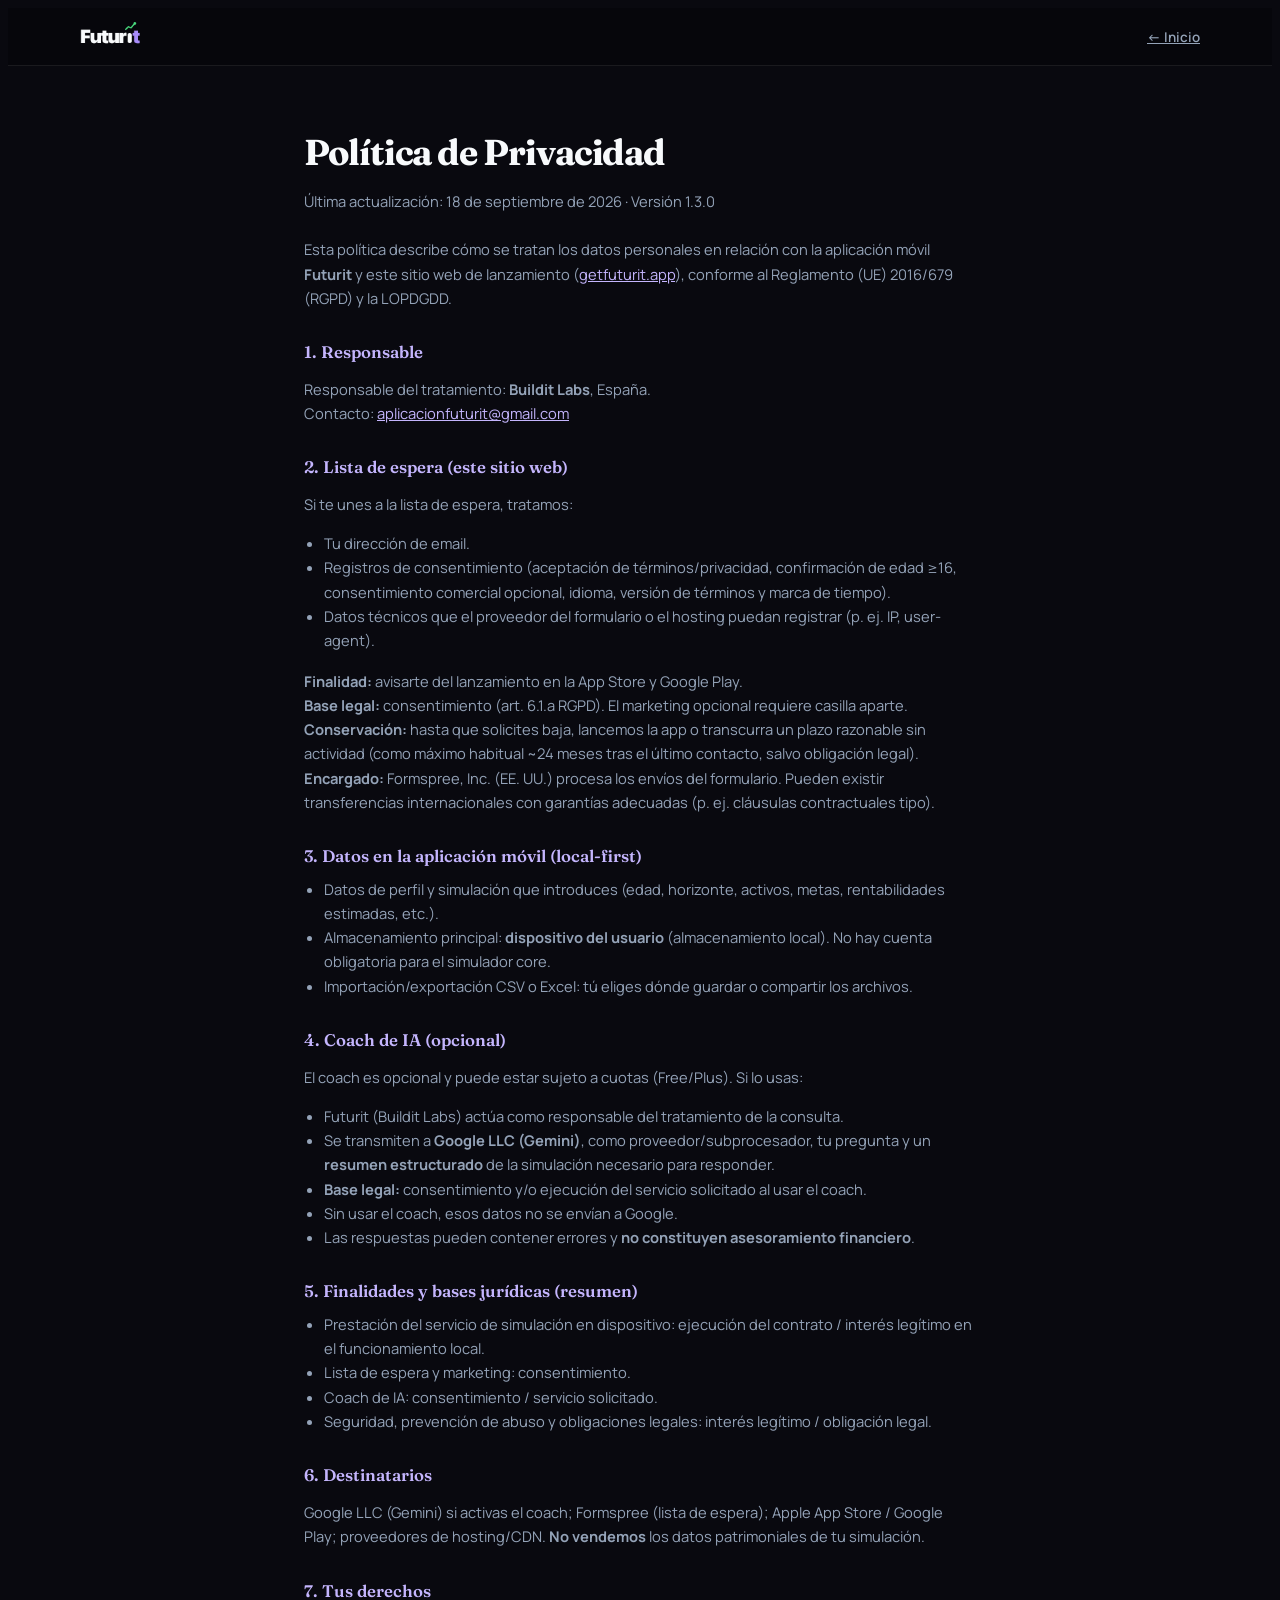
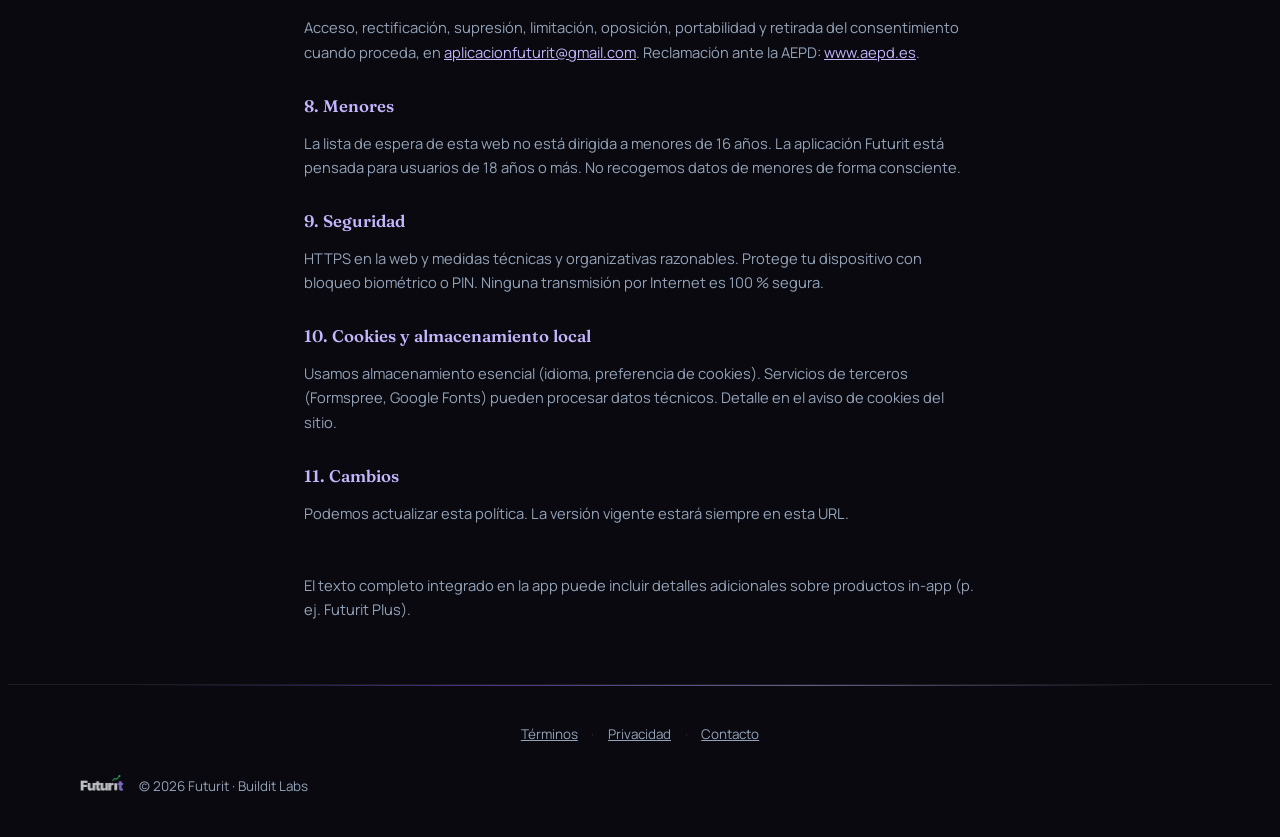
==== commit 87e73a5a: "[RHA] Restore violet/dark landing palette instead of forest green. Co-authored-by: Cursor <cursorage" ====
--- a/privacidad.html
+++ b/privacidad.html
@@ -7,9 +7,12 @@
   <meta name="description" content="Política de privacidad de Futurit (RGPD / LOPDGDD): lista de espera, app local-first y coach de IA.">
   <meta name="robots" content="index, follow">
   <link rel="canonical" href="https://www.getfuturit.app/privacidad.html">
-  <link rel="icon" type="image/png" sizes="32x32" href="./assets/icon-32.png">
-  <link rel="icon" type="image/png" sizes="192x192" href="./assets/icon-192.png">
-  <meta name="theme-color" content="#041a16">
+  <link rel="icon" href="./favicon.ico" sizes="any">
+  <link rel="apple-touch-icon" href="./apple-touch-icon.png">
+  <link rel="icon" type="image/png" sizes="48x48" href="./assets/icon-48.png?v=3">
+  <link rel="icon" type="image/png" sizes="192x192" href="./assets/icon-192.png?v=3">
+  <link rel="apple-touch-icon" sizes="192x192" href="./assets/icon-192.png?v=3">
+  <meta name="theme-color" content="#09090f">
   <link rel="preconnect" href="https://fonts.googleapis.com">
   <link rel="preconnect" href="https://fonts.gstatic.com" crossorigin>
   <link rel="preload" as="style" href="https://fonts.googleapis.com/css2?family=Fraunces:opsz,wght@9..144,500;9..144,600;9..144,700&family=Manrope:wght@400;500;600;700&display=swap" onload="this.onload=null;this.rel='stylesheet'">
--- a/index.css
+++ b/index.css
@@ -2,20 +2,22 @@
 
 :root {
   color-scheme: dark;
-  --bg: #041a16;
-  --bg-elevated: #07241e;
-  --surface: #0a2c24;
-  --surface-hover: #0e352c;
-  --ink: #f3f7f4;
-  --ink-soft: #c5d4cb;
-  --muted: #7f9588;
-  --accent: #2ee06a;
-  --accent-soft: #7dffab;
-  --accent-glow: rgba(46, 224, 106, 0.38);
+  /* Match app: near-black + violet (not forest green) */
+  --bg: #09090f;
+  --bg-elevated: #15122a;
+  --surface: #14141f;
+  --surface-hover: #1a1a28;
+  --ink: #f8fafc;
+  --ink-soft: #cbd5e1;
+  --muted: #94a3b8;
+  /* Accent = brand violet; green only for “up/positive” */
+  --accent: #8b5cf6;
+  --accent-soft: #c4b5fd;
+  --accent-glow: rgba(139, 92, 246, 0.42);
   --positive: #2ee06a;
   --positive-soft: rgba(46, 224, 106, 0.14);
   --caution: #f0c14a;
-  --coach: #8b9cff;
+  --coach: #a78bfa;
   --border: rgba(255, 255, 255, 0.08);
   --border-strong: rgba(255, 255, 255, 0.14);
   --radius: 1rem;
@@ -72,7 +74,7 @@
 /* Grain overlay removed — fixed full-screen layer was costly for little visual gain */
 
 ::selection {
-  background: rgba(45, 212, 168, 0.35);
+  background: rgba(139, 92, 246, 0.35);
   color: var(--ink);
 }
 
@@ -122,7 +124,7 @@
 
 .header-nav a.is-active {
   color: var(--ink);
-  background: rgba(45, 212, 168, 0.12);
+  background: rgba(139, 92, 246, 0.12);
 }
 
 .scroll-progress {
@@ -132,7 +134,7 @@
   height: 2px;
   width: 0%;
   z-index: 100;
-  background: linear-gradient(90deg, var(--accent), var(--positive));
+  background: linear-gradient(90deg, var(--accent), var(--accent-soft));
   box-shadow: 0 0 12px var(--accent-glow);
   pointer-events: none;
 }
@@ -148,7 +150,7 @@
   padding: 0.55rem 0.75rem 0.55rem 0.9rem;
   border-radius: 999px;
   border: 1px solid var(--border);
-  background: rgba(4, 26, 22, 0.88);
+  background: rgba(9, 9, 15, 0.88);
   box-shadow: 0 8px 32px rgba(0, 0, 0, 0.28);
 }
 
@@ -256,8 +258,8 @@
   gap: 0.5rem;
   padding: 0.85rem 1.4rem;
   border-radius: 999px;
-  border: 1px solid rgba(46, 224, 106, 0.55);
-  background: rgba(8, 40, 28, 0.72);
+  border: 1px solid rgba(139, 92, 246, 0.55);
+  background: rgba(28, 18, 52, 0.72);
   color: var(--ink);
   font-family: var(--font-body);
   font-size: 0.9rem;
@@ -265,31 +267,31 @@
   cursor: pointer;
   transition: transform 0.25s var(--ease), box-shadow 0.25s, background 0.25s;
   box-shadow:
-    0 0 0 1px rgba(46, 224, 106, 0.15),
-    0 0 28px rgba(46, 224, 106, 0.22),
+    0 0 0 1px rgba(139, 92, 246, 0.18),
+    0 0 28px rgba(139, 92, 246, 0.28),
     inset 0 1px 0 rgba(255, 255, 255, 0.08);
   backdrop-filter: blur(10px);
 }
 
 .btn-primary:hover {
   transform: translateY(-1px);
-  background: rgba(12, 56, 40, 0.88);
+  background: rgba(40, 26, 72, 0.9);
   box-shadow:
-    0 0 0 1px rgba(46, 224, 106, 0.35),
-    0 0 40px rgba(46, 224, 106, 0.35),
+    0 0 0 1px rgba(139, 92, 246, 0.4),
+    0 0 40px rgba(139, 92, 246, 0.4),
     inset 0 1px 0 rgba(255, 255, 255, 0.1);
 }
 
 .btn-glow {
   box-shadow:
-    0 0 0 1px rgba(46, 224, 106, 0.25),
-    0 0 32px rgba(46, 224, 106, 0.28),
+    0 0 0 1px rgba(139, 92, 246, 0.28),
+    0 0 32px rgba(139, 92, 246, 0.32),
     inset 0 1px 0 rgba(255, 255, 255, 0.08);
 }
 
 .btn-shimmer {
   overflow: hidden;
-  background: linear-gradient(135deg, rgba(14, 58, 42, 0.95) 0%, rgba(8, 40, 28, 0.85) 55%, rgba(20, 70, 50, 0.95) 100%);
+  background: linear-gradient(135deg, rgba(52, 32, 96, 0.95) 0%, rgba(28, 18, 52, 0.88) 55%, rgba(62, 40, 110, 0.95) 100%);
 }
 
 .btn-shimmer::after {
@@ -358,7 +360,7 @@
   height: 55vw;
   top: -15%;
   left: -10%;
-  background: radial-gradient(circle, rgba(45, 212, 168, 0.28), transparent 68%);
+  background: radial-gradient(circle, rgba(139, 92, 246, 0.28), transparent 68%);
 }
 
 .hero-aurora::after {
@@ -366,7 +368,7 @@
   height: 45vw;
   right: -8%;
   bottom: 5%;
-  background: radial-gradient(circle, rgba(52, 211, 153, 0.18), transparent 70%);
+  background: radial-gradient(circle, rgba(167, 139, 250, 0.2), transparent 70%);
 }
 
 .hero-spotlight {
@@ -442,7 +444,7 @@
   height: 0.42rem;
   border-radius: 50%;
   background: var(--positive);
-  box-shadow: 0 0 12px rgba(52, 211, 153, 0.65);
+  box-shadow: 0 0 12px rgba(167, 139, 250, 0.65);
   animation: pulse-dot 2.2s ease-in-out infinite;
 }
 
@@ -499,7 +501,7 @@
   font-family: var(--font-display);
   font-weight: 700;
   color: var(--accent-soft);
-  background: linear-gradient(135deg, var(--accent-soft), var(--positive));
+  background: linear-gradient(135deg, var(--accent-soft), var(--accent));
   -webkit-background-clip: text;
   background-clip: text;
   -webkit-text-fill-color: transparent;
@@ -838,7 +840,7 @@
 .compare-excel {
   left: 0;
   right: 0;
-  background: #12181a;
+  background: #14141f;
   z-index: 1;
 }
 
@@ -847,7 +849,7 @@
   left: var(--compare-pct, 50%);
   width: calc(100% - var(--compare-pct, 50%));
   right: auto;
-  background: linear-gradient(160deg, #0a2820, #041a16);
+  background: linear-gradient(160deg, #15122a, #09090f);
   overflow: hidden;
 }
 
@@ -889,12 +891,12 @@
 .excel-cell {
   padding: 0.55rem 0.65rem;
   background: #1a2224;
-  color: #c5d4cb;
+  color: #cbd5e1;
 }
 
 .excel-cell.head {
   background: #24302c;
-  color: #f3f7f4;
+  color: #f8fafc;
   font-weight: 600;
 }
 
@@ -1057,7 +1059,7 @@
   padding: 0.3rem 0.65rem;
   border-radius: 999px;
   border: 1px solid var(--border);
-  background: rgba(4, 26, 22, 0.88);
+  background: rgba(9, 9, 15, 0.88);
   font-family: var(--font-mono);
   font-size: 0.65rem;
   letter-spacing: 0.08em;
@@ -1444,7 +1446,7 @@
   inset: 0;
   border-radius: inherit;
   padding: 1px;
-  background: linear-gradient(135deg, rgba(124, 106, 239, 0.5), rgba(52, 211, 153, 0.25), transparent 60%);
+  background: linear-gradient(135deg, rgba(124, 106, 239, 0.5), rgba(167, 139, 250, 0.25), transparent 60%);
   -webkit-mask: linear-gradient(#fff 0 0) content-box, linear-gradient(#fff 0 0);
   -webkit-mask-composite: xor;
   mask-composite: exclude;
@@ -1502,8 +1504,8 @@
   height: 2.25rem;
   margin-bottom: 0.85rem;
   border-radius: 0.65rem;
-  border: 1px solid rgba(46, 224, 106, 0.28);
-  background: rgba(46, 224, 106, 0.1);
+  border: 1px solid rgba(139, 92, 246, 0.28);
+  background: rgba(139, 92, 246, 0.1);
   color: var(--accent-soft);
 }
 
@@ -1529,9 +1531,9 @@
   gap: 0.65rem;
   justify-content: flex-start !important;
   background:
-    radial-gradient(ellipse 80% 60% at 90% 10%, rgba(46, 224, 106, 0.12), transparent 55%),
+    radial-gradient(ellipse 80% 60% at 90% 10%, rgba(139, 92, 246, 0.12), transparent 55%),
     rgba(0, 0, 0, 0.28);
-  border-color: rgba(46, 224, 106, 0.14);
+  border-color: rgba(139, 92, 246, 0.14);
 }
 
 .bento-dash-top {
@@ -1565,8 +1567,8 @@
   margin-top: 0.15rem;
   padding: 0.28rem 0.55rem;
   border-radius: 999px;
-  border: 1px solid rgba(46, 224, 106, 0.35);
-  background: rgba(46, 224, 106, 0.12);
+  border: 1px solid rgba(139, 92, 246, 0.35);
+  background: rgba(139, 92, 246, 0.12);
   color: var(--accent-soft);
   font-size: 0.72rem;
   font-weight: 700;
@@ -1648,8 +1650,8 @@
 .mini-chart span {
   flex: 1;
   border-radius: 0.35rem 0.35rem 0.15rem 0.15rem;
-  background: linear-gradient(180deg, #7dffab 0%, rgba(46, 224, 106, 0.55) 45%, rgba(26, 80, 55, 0.35) 100%);
-  box-shadow: 0 0 12px rgba(46, 224, 106, 0.15);
+  background: linear-gradient(180deg, #c4b5fd 0%, rgba(139, 92, 246, 0.55) 45%, rgba(46, 30, 90, 0.35) 100%);
+  box-shadow: 0 0 12px rgba(139, 92, 246, 0.2);
 }
 
 .mini-scenarios {
@@ -1705,8 +1707,8 @@
 }
 
 .tag-opt {
-  background: rgba(46, 224, 106, 0.08);
-  border-color: rgba(46, 224, 106, 0.28);
+  background: rgba(139, 92, 246, 0.08);
+  border-color: rgba(139, 92, 246, 0.28);
   color: var(--positive);
 }
 
@@ -1942,8 +1944,8 @@
 .viz-pill {
   padding: 0.28rem 0.7rem;
   border-radius: 999px;
-  border: 1px solid rgba(46, 224, 106, 0.35);
-  background: rgba(46, 224, 106, 0.08);
+  border: 1px solid rgba(139, 92, 246, 0.35);
+  background: rgba(139, 92, 246, 0.08);
   font-family: var(--font-body);
   font-size: 0.72rem;
   font-weight: 600;
@@ -2180,7 +2182,7 @@
   left: 10%;
   right: 10%;
   height: 1px;
-  background: linear-gradient(90deg, transparent, var(--accent), var(--positive), transparent);
+  background: linear-gradient(90deg, transparent, var(--accent), var(--accent-soft), transparent);
   opacity: 0.5;
 }
 
@@ -2756,7 +2758,7 @@
   inset: 0;
   background:
     linear-gradient(180deg, rgba(9, 9, 15, 0.55) 0%, rgba(9, 9, 15, 0.82) 55%, var(--bg) 100%),
-    radial-gradient(ellipse 70% 50% at 70% 40%, rgba(45, 212, 168, 0.12), transparent 60%);
+    radial-gradient(ellipse 70% 50% at 70% 40%, rgba(139, 92, 246, 0.12), transparent 60%);
 }
 
 .hero-layout--brand {
@@ -2804,7 +2806,7 @@
   width: 70%;
   height: 55%;
   border-radius: 50%;
-  background: radial-gradient(circle, rgba(45, 212, 168, 0.22), transparent 70%);
+  background: radial-gradient(circle, rgba(139, 92, 246, 0.22), transparent 70%);
   filter: blur(28px);
   z-index: 0;
 }
@@ -3073,7 +3075,7 @@
   border-radius: var(--radius-lg);
   overflow: hidden;
   border: 1px solid var(--border);
-  background: #041a16;
+  background: #09090f;
 }
 
 .mascot-band-img {
@@ -3176,7 +3178,7 @@
 
 .header-shell--slim {
   border-radius: 1rem;
-  background: rgba(4, 26, 22, 0.78);
+  background: rgba(9, 9, 15, 0.78);
   backdrop-filter: blur(16px);
   border-color: rgba(255, 255, 255, 0.08);
   box-shadow: none;
@@ -3186,7 +3188,7 @@
 
 .site-header.is-scrolled .header-shell--slim {
   box-shadow: 0 10px 40px rgba(0, 0, 0, 0.35);
-  border-color: rgba(46, 224, 106, 0.12);
+  border-color: rgba(139, 92, 246, 0.12);
 }
 
 .hero--premium {
@@ -3196,8 +3198,8 @@
   padding: 6.75rem var(--page-gutter) 1.25rem;
   overflow: visible;
   background:
-    radial-gradient(ellipse 80% 60% at 70% 55%, rgba(46, 224, 106, 0.12), transparent 55%),
-    radial-gradient(ellipse 50% 40% at 15% 20%, rgba(20, 80, 60, 0.35), transparent 50%),
+    radial-gradient(ellipse 80% 60% at 70% 55%, rgba(139, 92, 246, 0.12), transparent 55%),
+    radial-gradient(ellipse 50% 40% at 15% 20%, rgba(88, 28, 135, 0.35), transparent 50%),
     var(--bg);
 }
 
@@ -3206,8 +3208,8 @@
   inset: 0;
   pointer-events: none;
   background:
-    radial-gradient(circle at 78% 62%, rgba(46, 224, 106, 0.16), transparent 38%),
-    radial-gradient(circle at 20% 80%, rgba(8, 60, 45, 0.5), transparent 45%);
+    radial-gradient(circle at 78% 62%, rgba(139, 92, 246, 0.16), transparent 38%),
+    radial-gradient(circle at 20% 80%, rgba(46, 16, 101, 0.45), transparent 45%);
 }
 
 .hero-grain {
@@ -3223,27 +3225,37 @@
   z-index: 2;
   width: 100%;
   display: grid;
-  gap: clamp(1.75rem, 3vw, 2.75rem);
+  gap: 1.5rem;
   align-items: center;
   min-height: calc(100svh - 9.5rem);
 }
 
 @media (min-width: 1024px) {
   .hero-split {
-    grid-template-columns: minmax(0, 1.05fr) minmax(0, 0.95fr);
-    gap: clamp(1.5rem, 3vw, 2.75rem);
+    /* One composition: copy + mascot locked together, not 50/50 edges */
+    grid-template-columns: minmax(0, 34rem) minmax(340px, 460px);
+    justify-content: center;
+    column-gap: clamp(0.25rem, 1.5vw, 1rem);
+    row-gap: 0;
+  }
+
+  .hero--premium .hero-copy {
+    justify-self: end;
+    max-width: none;
+    padding-right: 0;
   }
 
   .hero-stage {
-    margin-inline: auto 0;
-    justify-self: end;
+    margin-inline: 0;
+    justify-self: start;
+    /* Pull mascot into the copy so the hero reads as one unit */
+    margin-left: clamp(-2.5rem, -3vw, -0.5rem);
   }
 }
 
 .hero--premium .hero-copy {
+  overflow: visible;
   max-width: 36rem;
-  overflow: visible;
-  padding-right: 0;
 }
 
 .hero-eyebrow {
@@ -3290,7 +3302,7 @@
   font-size: clamp(2.5rem, 5.6vw, 4.15rem);
   line-height: 1.32;
   letter-spacing: -0.03em;
-  max-width: 13ch;
+  max-width: 14ch;
   color: #fff;
   margin: 0;
   overflow: visible;
@@ -3342,10 +3354,10 @@
   color: var(--muted);
 }
 
-/* Orb stage */
+/* Hero mascot stage */
 .hero-stage {
   position: relative;
-  width: min(460px, 100%);
+  width: min(520px, 100%);
   aspect-ratio: 1;
   margin-inline: auto;
   isolation: isolate;
@@ -3353,40 +3365,54 @@
   background: transparent;
 }
 
-.orb-glow {
+.hero-stage--mascot {
+  aspect-ratio: auto;
+  min-height: min(480px, 72vw);
+}
+
+.mascot-glow {
   position: absolute;
-  inset: 18%;
+  inset: 22% 12% 8%;
   border-radius: 50%;
-  background: radial-gradient(circle, rgba(46, 224, 106, 0.32), transparent 70%);
-  filter: blur(40px);
+  background: radial-gradient(circle, rgba(139, 92, 246, 0.32), transparent 70%);
+  filter: blur(36px);
   z-index: 0;
   animation: orb-pulse 5.5s ease-in-out infinite;
   pointer-events: none;
 }
 
-.orb-core {
+.mascot-core {
   position: relative;
   z-index: 1;
   width: 100%;
-  height: 100%;
-  transition: transform 0.4s var(--ease);
-}
-
-.orb-img {
-  width: 100%;
-  height: 100%;
+  display: flex;
+  justify-content: center;
+  align-items: flex-end;
+  --parallax-x: 0px;
+  --parallax-y: 0px;
+  animation: mascot-bob 4.8s ease-in-out infinite;
+  will-change: transform;
+}
+
+.mascot-hero-img {
+  width: min(500px, 100%);
+  height: auto;
+  display: block;
   object-fit: contain;
-  display: block;
   background: transparent;
   user-select: none;
   pointer-events: none;
-  /* No drop-shadow plate — avoids visible square */
-  filter: none;
+  filter: drop-shadow(0 28px 48px rgba(0, 0, 0, 0.45));
+}
+
+@keyframes mascot-bob {
+  0%, 100% { transform: translate3d(var(--parallax-x), calc(var(--parallax-y) + 0px), 0); }
+  50% { transform: translate3d(var(--parallax-x), calc(var(--parallax-y) - 14px), 0); }
 }
 
 .orbit-pins {
   position: absolute;
-  inset: 10%;
+  inset: 8% 4% 18%;
   z-index: 2;
   pointer-events: none;
   border-radius: 50%;
@@ -3401,8 +3427,8 @@
   display: grid;
   place-items: center;
   background: rgba(8, 28, 22, 0.88);
-  border: 1px solid rgba(46, 224, 106, 0.35);
-  box-shadow: 0 8px 24px rgba(0, 0, 0, 0.35), 0 0 0 4px rgba(46, 224, 106, 0.1);
+  border: 1px solid rgba(139, 92, 246, 0.35);
+  box-shadow: 0 8px 24px rgba(0, 0, 0, 0.35), 0 0 0 4px rgba(139, 92, 246, 0.1);
   color: var(--accent-soft);
   backdrop-filter: blur(8px);
   animation: orbit-spin 32s linear infinite reverse;
@@ -3431,13 +3457,13 @@
 
 .float-chip--balance {
   left: 0;
-  bottom: 14%;
+  bottom: 10%;
   min-width: 11rem;
 }
 
 .float-chip--goal {
   right: 0;
-  top: 12%;
+  top: 8%;
   text-align: right;
   animation-delay: -1.5s;
 }
@@ -3531,13 +3557,13 @@
 .bento-card:hover,
 .process-step:hover,
 .stat-card:hover {
-  border-color: rgba(46, 224, 106, 0.22);
-  box-shadow: 0 0 0 1px rgba(46, 224, 106, 0.06), 0 20px 50px rgba(0, 0, 0, 0.25);
+  border-color: rgba(139, 92, 246, 0.22);
+  box-shadow: 0 0 0 1px rgba(139, 92, 246, 0.06), 0 20px 50px rgba(0, 0, 0, 0.25);
 }
 
 .mascot-band {
   background:
-    radial-gradient(ellipse 50% 80% at 12% 50%, rgba(46, 224, 106, 0.08), transparent 55%),
+    radial-gradient(ellipse 50% 80% at 12% 50%, rgba(139, 92, 246, 0.08), transparent 55%),
     var(--bg);
 }
 
@@ -3594,9 +3620,11 @@
 }
 
 @media (prefers-reduced-motion: reduce) {
-  .orb-core,
+  .mascot-core,
+  .mascot-glow,
   .orbit-pins,
   .orbit-pin,
+  .orb-core,
   .orb-img,
   .orb-glow,
   .float-chip {
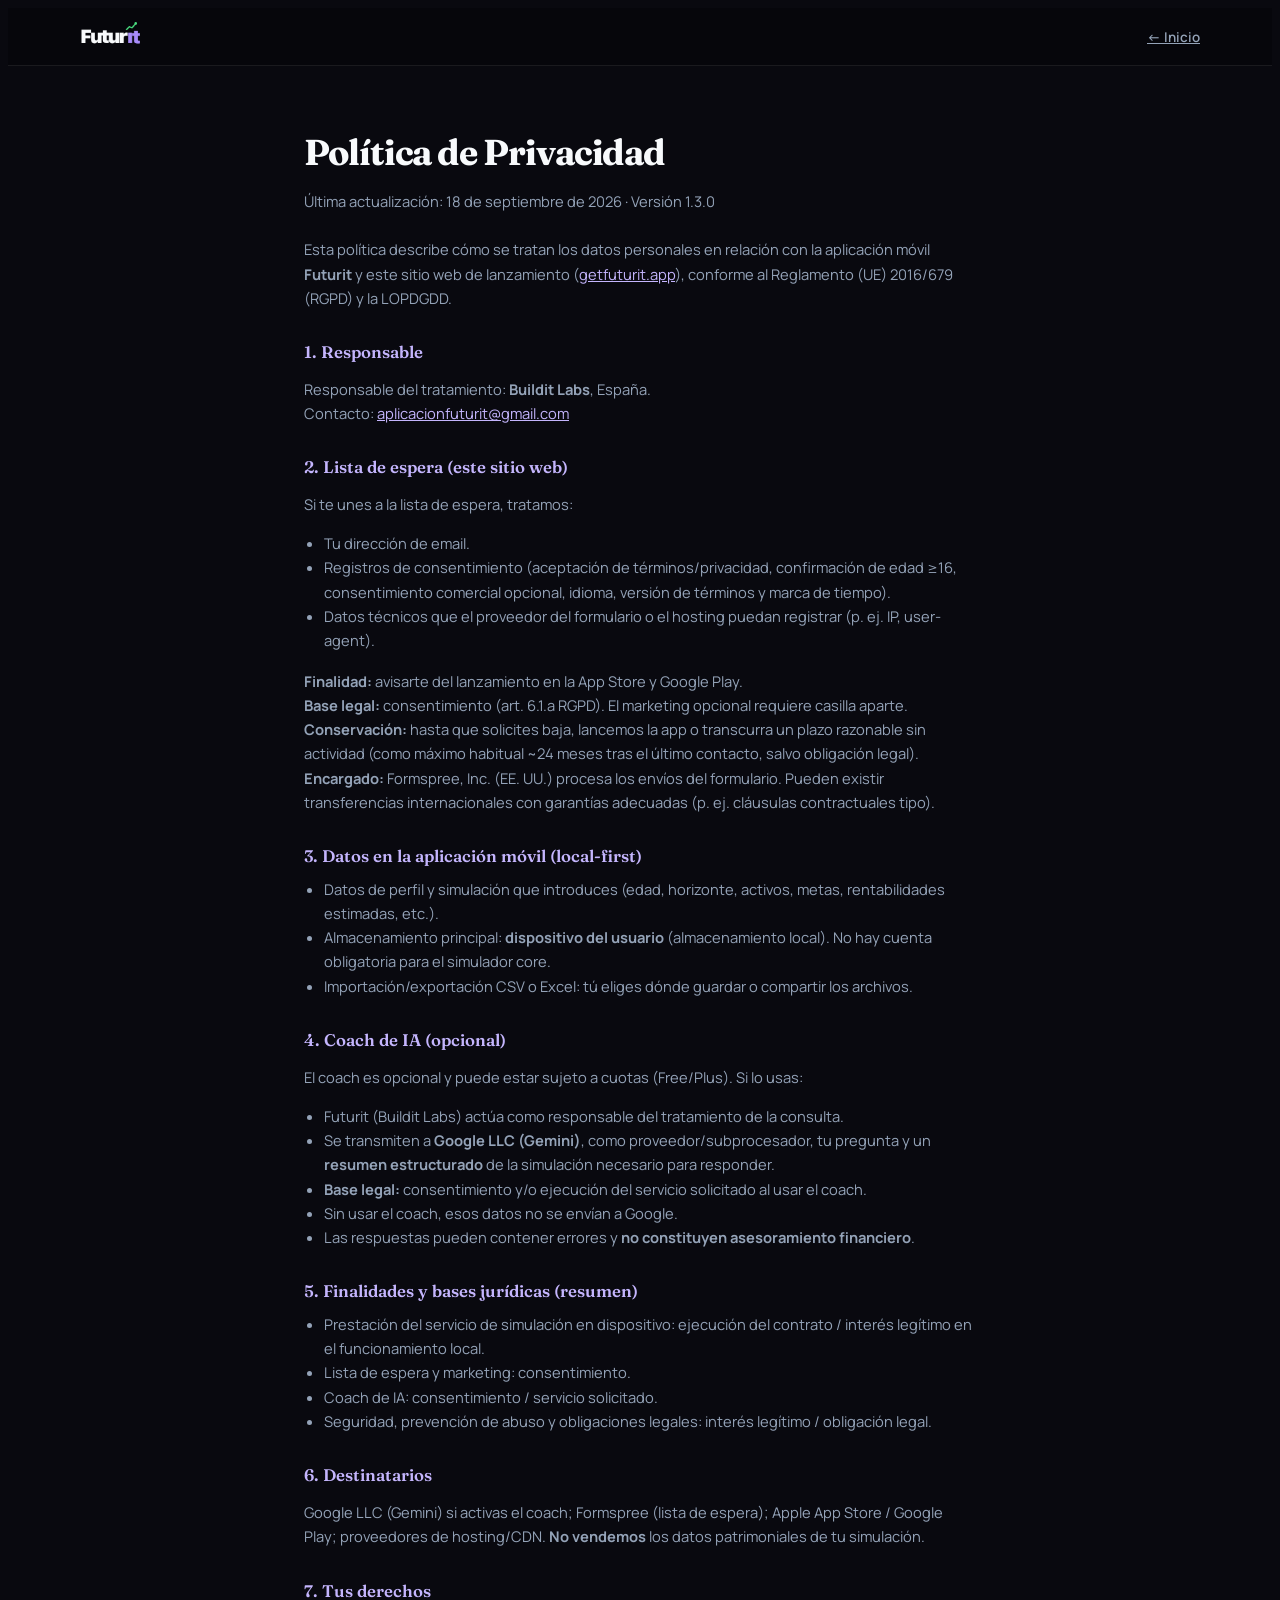
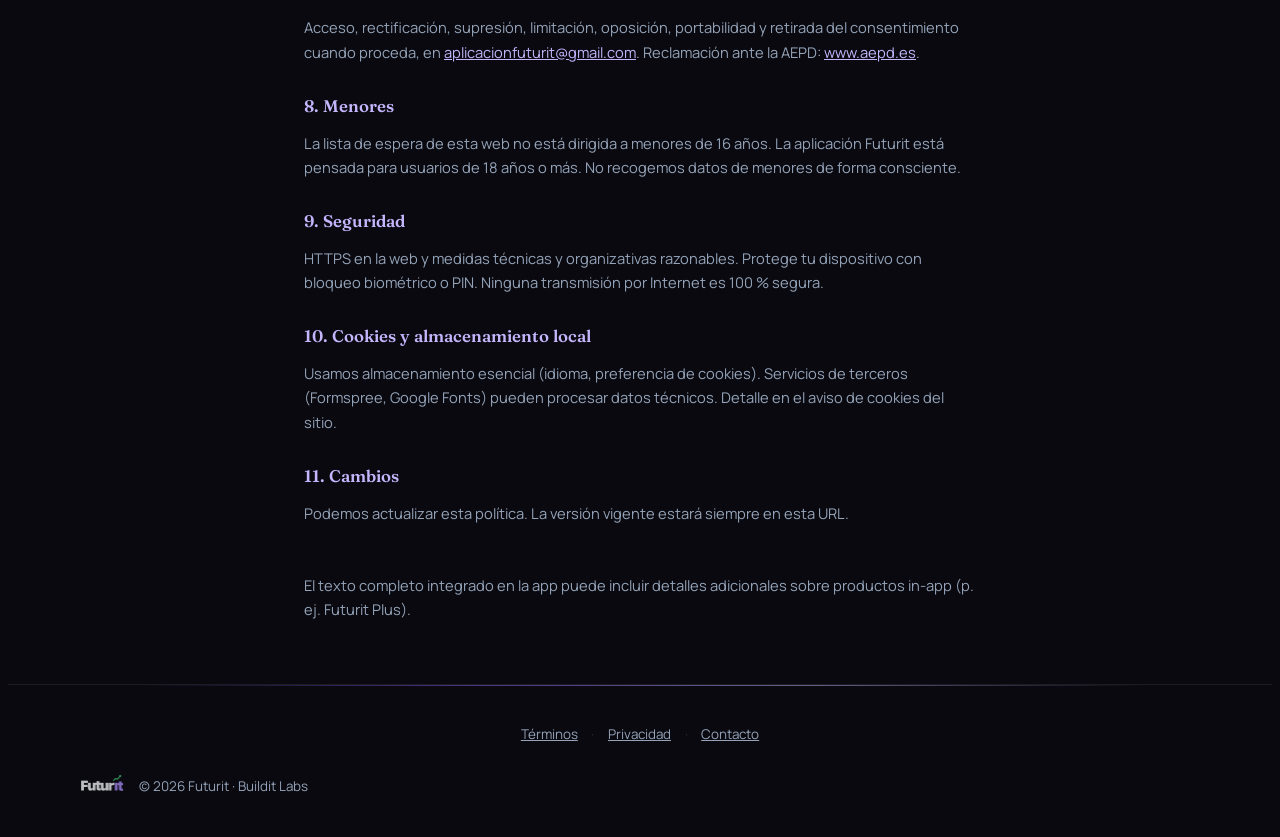
==== commit cd65c620: "[RHA] Bust favicon/logo caches so the new wordmark shows everywhere. Co-authored-by: Cursor <cursora" ====
--- a/privacidad.html
+++ b/privacidad.html
@@ -9,9 +9,9 @@
   <link rel="canonical" href="https://www.getfuturit.app/privacidad.html">
   <link rel="icon" href="./favicon.ico" sizes="any">
   <link rel="apple-touch-icon" href="./apple-touch-icon.png">
-  <link rel="icon" type="image/png" sizes="48x48" href="./assets/icon-48.png?v=3">
-  <link rel="icon" type="image/png" sizes="192x192" href="./assets/icon-192.png?v=3">
-  <link rel="apple-touch-icon" sizes="192x192" href="./assets/icon-192.png?v=3">
+  <link rel="icon" type="image/png" sizes="48x48" href="./assets/icon-48.png?v=11">
+  <link rel="icon" type="image/png" sizes="192x192" href="./assets/icon-192.png?v=11">
+  <link rel="apple-touch-icon" sizes="192x192" href="./assets/icon-192.png?v=11">
   <meta name="theme-color" content="#09090f">
   <link rel="preconnect" href="https://fonts.googleapis.com">
   <link rel="preconnect" href="https://fonts.gstatic.com" crossorigin>
@@ -23,7 +23,7 @@
   <header class="legal-header">
     <div class="container legal-header-inner">
       <a href="./" class="site-logo-link" aria-label="Futurit — inicio">
-        <img src="./assets/logo.png" alt="Futurit" class="site-logo" width="200" height="88">
+        <img src="./assets/logo.png?v=11" alt="Futurit" class="site-logo" width="200" height="88">
       </a>
       <a href="./" class="legal-back">← Inicio</a>
     </div>
@@ -111,7 +111,7 @@
       </div>
       <div class="footer-bottom">
         <div class="footer-brand">
-          <img src="./assets/logo.png" alt="Futurit" class="footer-logo" loading="lazy" width="1600" height="704">
+          <img src="./assets/logo.png?v=11" alt="Futurit" class="footer-logo" loading="lazy" width="1600" height="704">
           <span>&copy; <span id="year"></span> Futurit · Buildit Labs</span>
         </div>
       </div>
--- a/index.css
+++ b/index.css
@@ -890,12 +890,12 @@
 
 .excel-cell {
   padding: 0.55rem 0.65rem;
-  background: #1a2224;
+  background: #1a1a24;
   color: #cbd5e1;
 }
 
 .excel-cell.head {
-  background: #24302c;
+  background: #242430;
   color: #f8fafc;
   font-weight: 600;
 }
@@ -3426,7 +3426,7 @@
   border-radius: 50%;
   display: grid;
   place-items: center;
-  background: rgba(8, 28, 22, 0.88);
+  background: rgba(21, 18, 42, 0.88);
   border: 1px solid rgba(139, 92, 246, 0.35);
   box-shadow: 0 8px 24px rgba(0, 0, 0, 0.35), 0 0 0 4px rgba(139, 92, 246, 0.1);
   color: var(--accent-soft);
@@ -3448,7 +3448,7 @@
   z-index: 3;
   padding: 0.9rem 1.05rem;
   border-radius: 1rem;
-  background: rgba(6, 28, 22, 0.82);
+  background: rgba(20, 20, 31, 0.88);
   border: 1px solid rgba(255, 255, 255, 0.14);
   backdrop-filter: blur(16px);
   box-shadow: 0 18px 40px rgba(0, 0, 0, 0.4);
@@ -3550,7 +3550,7 @@
 .showcase-panel,
 .cta-card,
 .faq-item {
-  background: rgba(8, 32, 26, 0.55);
+  background: rgba(20, 20, 31, 0.72);
   border-color: rgba(255, 255, 255, 0.08);
 }
 
@@ -3569,7 +3569,7 @@
 
 .hero-disclaimer-bar {
   border-top-color: rgba(255, 255, 255, 0.06);
-  color: rgba(127, 149, 136, 0.9);
+  color: rgba(148, 163, 184, 0.9);
 }
 
 @media (max-width: 1023px) {
